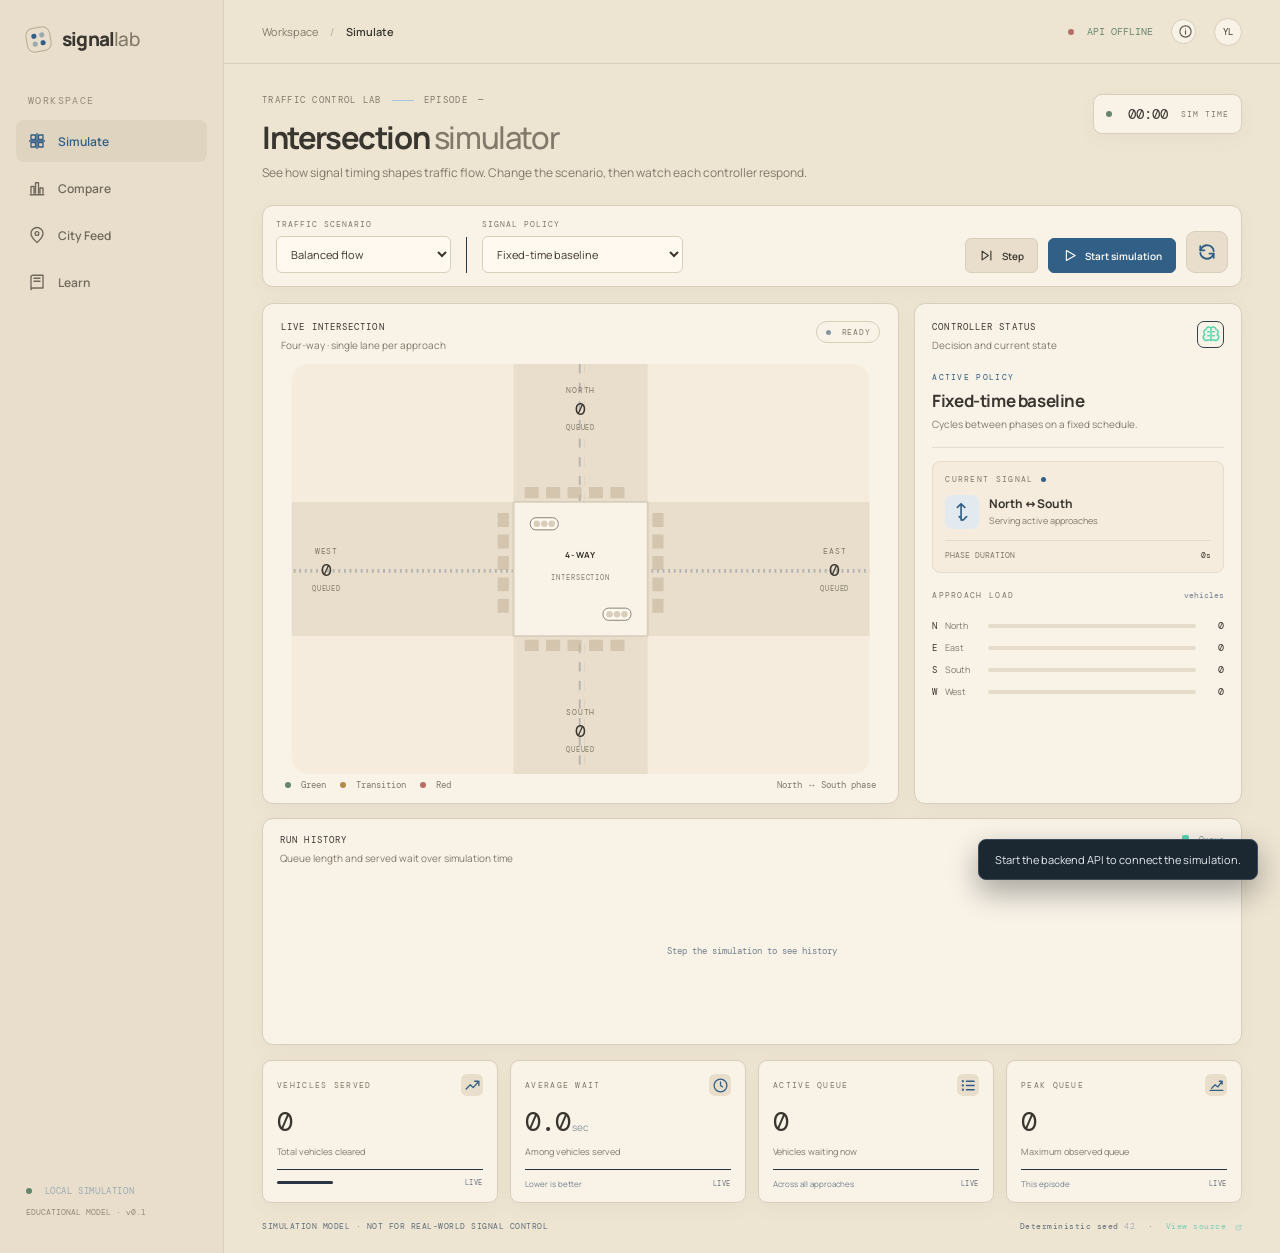
==== frontend/index.html @ 9008927f "ui: clarify reset button icon" ====
<!doctype html>
<html lang="en">
<head>
  <meta charset="UTF-8" />
  <meta name="viewport" content="width=device-width, initial-scale=1" />
  <meta name="theme-color" content="#EDE4D2" />
  <title>Signal Lab — Smart Traffic AI</title>
  <link rel="preconnect" href="https://fonts.googleapis.com">
  <link rel="preconnect" href="https://fonts.gstatic.com" crossorigin>
  <link href="https://fonts.googleapis.com/css2?family=DM+Mono:wght@400;500&family=Manrope:wght@400;500;600;700;800&display=swap" rel="stylesheet">
  <link rel="stylesheet" href="./styles.css" />
</head>
<body>
  <svg class="icon-sprite" xmlns="http://www.w3.org/2000/svg" aria-hidden="true" focusable="false">
    <symbol id="i-intersection" viewBox="0 0 24 24"><path d="M4 4h6v6H4zM14 4h6v6h-6zM4 14h6v6H4zM14 14h6v6h-6z"/><path d="M12 2v20M2 12h20"/></symbol>
    <symbol id="i-chart-bars" viewBox="0 0 24 24"><path d="M4 19V10h4v9M10 19V5h4v14M16 19v-7h4v7M3 21h18"/></symbol>
    <symbol id="i-location" viewBox="0 0 24 24"><path d="M20 10c0 5-8 12-8 12S4 15 4 10a8 8 0 1 1 16 0Z"/><circle cx="12" cy="10" r="2.5"/></symbol>
    <symbol id="i-book" viewBox="0 0 24 24"><path d="M4 5.5A2.5 2.5 0 0 1 6.5 3H20v17H6.5A2.5 2.5 0 0 0 4 22zM4 5.5v16.5M8 7h8M8 11h8"/></symbol>
    <symbol id="i-step-forward" viewBox="0 0 24 24"><path d="m5 5 10 7-10 7zM19 5v14"/></symbol>
    <symbol id="i-play" viewBox="0 0 24 24"><path d="m7 4 14 8-14 8z"/></symbol>
    <symbol id="i-pause" viewBox="0 0 24 24"><path d="M7 5h4v14H7zM15 5h4v14h-4z"/></symbol>
    <symbol id="i-refresh" viewBox="0 0 24 24"><path d="M20 11a8 8 0 0 0-14.9-3L4 10"/><path d="M4 5v5h5M4 13a8 8 0 0 0 14.9 3L20 14"/><path d="M20 19v-5h-5"/></symbol>
    <symbol id="i-info" viewBox="0 0 24 24"><circle cx="12" cy="12" r="9"/><path d="M12 11v5M12 8h.01"/></symbol>
    <symbol id="i-trending" viewBox="0 0 24 24"><path d="M3 17 9 11l4 4 8-9M15 6h6v6"/></symbol>
    <symbol id="i-clock" viewBox="0 0 24 24"><circle cx="12" cy="12" r="9"/><path d="M12 7v5l3 2"/></symbol>
    <symbol id="i-list" viewBox="0 0 24 24"><path d="M9 6h11M9 12h11M9 18h11"/><circle cx="4" cy="6" r=".7"/><circle cx="4" cy="12" r=".7"/><circle cx="4" cy="18" r=".7"/></symbol>
    <symbol id="i-chart-line" viewBox="0 0 24 24"><path d="M3 19h18M5 16l5-5 4 3 6-8M16 6h4v4"/></symbol>
    <symbol id="i-brain" viewBox="0 0 24 24"><path d="M12 4a3 3 0 0 0-5.7 1.2 3.5 3.5 0 0 0-1.5 6.3A3.5 3.5 0 0 0 8 18h4zM12 4a3 3 0 0 1 5.7 1.2 3.5 3.5 0 0 1 1.5 6.3A3.5 3.5 0 0 1 16 18h-4M8 8h2M14 8h2M8 13h2M14 13h2M12 4v15"/></symbol>
    <symbol id="i-arrows" viewBox="0 0 24 24"><path d="M4 8h15l-3-3M20 16H5l3 3"/></symbol>
    <symbol id="i-records" viewBox="0 0 24 24"><path d="M4 4h16v5H4zM4 11h16v5H4zM4 18h16v2H4z"/></symbol>
    <symbol id="i-warning" viewBox="0 0 24 24"><path d="M12 3 22 20H2z"/><path d="M12 9v5M12 17h.01"/></symbol>
    <symbol id="i-check" viewBox="0 0 24 24"><path d="m5 12 4 4L19 6"/></symbol>
    <symbol id="i-signal" viewBox="0 0 24 24"><rect x="7" y="3" width="10" height="18" rx="3"/><circle cx="12" cy="7" r="1.2"/><circle cx="12" cy="12" r="1.2"/><circle cx="12" cy="17" r="1.2"/></symbol>
    <symbol id="i-up-down" viewBox="0 0 24 24"><path d="m7 7 4-4 4 4M11 3v18M17 17l-4 4-4-4"/></symbol>
    <symbol id="i-left-right" viewBox="0 0 24 24"><path d="m7 7-4 4 4 4M3 11h18M17 17l4-4-4-4"/></symbol>
    <symbol id="i-external" viewBox="0 0 24 24"><path d="M14 4h6v6M20 4l-9 9"/><path d="M18 13v6a1 1 0 0 1-1 1H5a1 1 0 0 1-1-1V7a1 1 0 0 1 1-1h6"/></symbol>
  </svg>
  <div class="app-shell">
    <aside class="sidebar">
      <a class="brand" href="#" aria-label="Signal Lab home"><span class="brand-mark"><i></i><i></i><i></i><i></i></span><span>signal<span class="brand-light">lab</span></span></a>
      <div class="workspace-label">WORKSPACE</div>
      <nav aria-label="Main navigation">
        <button class="nav-item active" data-page="simulate"><span class="nav-icon"><svg class="ui-icon"><use href="#i-intersection"></use></svg></span>Simulate</button>
        <button class="nav-item" data-page="compare"><span class="nav-icon"><svg class="ui-icon"><use href="#i-chart-bars"></use></svg></span>Compare</button>
        <button class="nav-item" data-page="city-feed"><span class="nav-icon"><svg class="ui-icon"><use href="#i-location"></use></svg></span>City Feed</button>
        <button class="nav-item" data-page="learn"><span class="nav-icon"><svg class="ui-icon"><use href="#i-book"></use></svg></span>Learn</button>
      </nav>
      <div class="sidebar-bottom"><div class="live-indicator"><span></span> LOCAL SIMULATION</div><div class="version">EDUCATIONAL MODEL · v0.1</div></div>
    </aside>

    <main class="main-content">
      <header class="topbar"><div class="breadcrumb">Workspace <span>/</span> <strong id="page-title">Simulate</strong></div><div class="topbar-right"><span class="api-status" id="api-status"><i></i> Connecting</span><button class="icon-button" aria-label="Help" title="About this simulator"><svg class="ui-icon"><use href="#i-info"></use></svg></button><div class="avatar">YL</div></div></header>

      <section class="page" id="simulate-page">
        <div class="page-heading"><div><div class="eyebrow">TRAFFIC CONTROL LAB <span class="eyebrow-line"></span> EPISODE <b id="episode-number">—</b></div><h1>Intersection <span>simulator</span></h1><p class="subtitle">See how signal timing shapes traffic flow. Change the scenario, then watch each controller respond.</p></div><div class="run-clock"><span class="clock-dot"></span><span id="sim-time">00:00</span><small>SIM TIME</small></div></div>

        <section class="control-bar" aria-label="Simulation controls"><div class="control-group"><label for="scenario">TRAFFIC SCENARIO</label><select id="scenario"><option value="balanced">Balanced flow</option><option value="rush_hour">Rush hour</option><option value="north_surge">Northbound surge</option></select></div><div class="control-divider"></div><div class="control-group"><label for="controller">SIGNAL POLICY</label><select id="controller"><option value="fixed_time">Fixed-time baseline</option><option value="q_learning">Hold/switch Q-learning</option><option value="duration_q_learning">Green-duration Q-learning</option></select></div><div class="control-spacer"></div><button id="step-button" class="button secondary"><svg class="ui-icon"><use href="#i-step-forward"></use></svg> Step</button><button id="run-button" class="button primary"><svg class="ui-icon"><use href="#i-play"></use></svg><span>Start simulation</span></button><button id="reset-button" class="button ghost" aria-label="Reset simulation" title="Reset"><svg class="ui-icon"><use href="#i-refresh"></use></svg></button></section>

        <div class="dashboard-grid">
          <section class="card intersection-card"><div class="card-header"><div><div class="card-title">LIVE INTERSECTION</div><div class="card-caption">Four-way · single lane per approach</div></div><div class="simulation-badge" id="run-state"><i></i> READY</div></div>
            <div class="intersection-wrap"><div class="approach-label north-label"><span>NORTH</span><b id="queue-north">0</b><small>QUEUED</small></div><div class="approach-label east-label"><span>EAST</span><b id="queue-east">0</b><small>QUEUED</small></div><div class="approach-label south-label"><span>SOUTH</span><b id="queue-south">0</b><small>QUEUED</small></div><div class="approach-label west-label"><span>WEST</span><b id="queue-west">0</b><small>QUEUED</small></div>
              <svg class="intersection" viewBox="0 0 620 440" role="img" aria-label="Animated four-way intersection with current traffic signals"><defs><pattern id="road-dash" width="6" height="20" patternUnits="userSpaceOnUse"><rect width="2" height="10" x="2" y="0" fill="#87909b" opacity=".55"/></pattern></defs><rect x="0" y="0" width="620" height="440" fill="#F5ECDD" rx="18"/><path d="M238 0h144v440H238zM0 148h620v144H0z" fill="#E8DECB"/><path d="M306 0h8v148h-8zM306 292h8v148h-8zM0 216h238v8H0zM382 216h238v8H382z" fill="url(#road-dash)"/><path d="M238 148h144v144H238z" fill="#F8F2E7"/><path d="M238 148h144M238 292h144M238 148v144M382 148v144" stroke="#D8CEBB" stroke-width="2"/><g class="crosswalk"><path d="M221 160h12v15h-12zm0 23h12v15h-12zm0 23h12v15h-12zm0 23h12v15h-12zm0 23h12v15h-12zM387 160h12v15h-12zm0 23h12v15h-12zm0 23h12v15h-12zm0 23h12v15h-12zm0 23h12v15h-12zM250 132h15v12h-15zm23 0h15v12h-15zm23 0h15v12h-15zm23 0h15v12h-15zm23 0h15v12h-15zm-92 164h15v12h-15zm23 0h15v12h-15zm23 0h15v12h-15zm23 0h15v12h-15zm23 0h15v12h-15z" fill="#C8B99F" opacity=".65"/></g>
                <g class="signals" id="signal-ns"><rect x="256" y="165" width="30" height="13" rx="6"/><circle cx="263" cy="171.5" r="3.5" class="lamp red"/><circle cx="271" cy="171.5" r="3.5" class="lamp amber"/><circle cx="279" cy="171.5" r="3.5" class="lamp green"/></g><g class="signals" id="signal-ew"><rect x="334" y="262" width="30" height="13" rx="6"/><circle cx="341" cy="268.5" r="3.5" class="lamp red"/><circle cx="349" cy="268.5" r="3.5" class="lamp amber"/><circle cx="357" cy="268.5" r="3.5" class="lamp green"/></g>
                <g id="cars-north"></g><g id="cars-east"></g><g id="cars-south"></g><g id="cars-west"></g><text x="310" y="208" text-anchor="middle" class="center-label">4-WAY</text><text x="310" y="232" text-anchor="middle" class="center-sub">INTERSECTION</text></svg>
            </div><div class="intersection-footer"><span><i class="legend-dot green"></i> Green <i class="legend-dot amber"></i> Transition <i class="legend-dot red"></i> Red</span><span id="phase-label">North ↔ South phase</span></div>
          </section>

          <section class="card agent-card"><div class="card-header"><div><div class="card-title">CONTROLLER STATUS</div><div class="card-caption">Decision and current state</div></div><div class="brain-icon"><svg class="ui-icon"><use href="#i-brain"></use></svg></div></div><div class="active-policy"><div class="policy-tag">ACTIVE POLICY</div><h2 id="policy-name">Fixed-time baseline</h2><div class="policy-desc" id="policy-desc">Cycles between phases on a fixed schedule.</div></div><div class="decision-box"><div class="decision-top"><span class="decision-label">CURRENT SIGNAL</span><span class="decision-pulse"></span></div><div class="decision-main"><div class="phase-arrows" id="phase-arrows"><svg class="ui-icon"><use href="#i-up-down"></use></svg></div><div><strong id="decision-phase">North ↔ South</strong><small id="decision-note">Serving active approaches</small></div></div><div class="decision-meta"><span>PHASE DURATION</span><b id="phase-duration">0s</b></div></div><div class="queue-list"><div class="queue-list-heading">APPROACH LOAD <span>vehicles</span></div><div class="queue-row"><span>N <i>North</i></span><div class="queue-track"><b id="bar-north"></b></div><strong id="load-north">0</strong></div><div class="queue-row"><span>E <i>East</i></span><div class="queue-track"><b id="bar-east"></b></div><strong id="load-east">0</strong></div><div class="queue-row"><span>S <i>South</i></span><div class="queue-track"><b id="bar-south"></b></div><strong id="load-south">0</strong></div><div class="queue-row"><span>W <i>West</i></span><div class="queue-track"><b id="bar-west"></b></div><strong id="load-west">0</strong></div></div></section>
        </div>
        <section class="card history-card"><div class="card-header"><div><div class="card-title">RUN HISTORY</div><div class="card-caption">Queue length and served wait over simulation time</div></div><span class="chart-legend"><i></i> Queue</span></div><svg id="history-chart" viewBox="0 0 800 170" role="img" aria-label="Simulation queue history chart"><text x="400" y="90" text-anchor="middle">Step the simulation to see history</text></svg></section>
        <section class="metrics-grid"><article class="metric-card"><div class="metric-top"><span>VEHICLES SERVED</span><span class="metric-symbol teal"><svg class="ui-icon"><use href="#i-trending"></use></svg></span></div><strong id="served-metric">0</strong><small>Total vehicles cleared</small><div class="metric-foot"><span class="metric-track"><i id="served-progress"></i></span><span>LIVE</span></div></article><article class="metric-card"><div class="metric-top"><span>AVERAGE WAIT</span><span class="metric-symbol amber"><svg class="ui-icon"><use href="#i-clock"></use></svg></span></div><strong><span id="wait-metric">0.0</span><em> sec</em></strong><small>Among vehicles served</small><div class="metric-foot"><span class="metric-hint">Lower is better</span><span>LIVE</span></div></article><article class="metric-card"><div class="metric-top"><span>ACTIVE QUEUE</span><span class="metric-symbol blue"><svg class="ui-icon"><use href="#i-list"></use></svg></span></div><strong id="queue-metric">0</strong><small>Vehicles waiting now</small><div class="metric-foot"><span class="metric-hint">Across all approaches</span><span>LIVE</span></div></article><article class="metric-card"><div class="metric-top"><span>PEAK QUEUE</span><span class="metric-symbol coral"><svg class="ui-icon"><use href="#i-chart-line"></use></svg></span></div><strong id="peak-metric">0</strong><small>Maximum observed queue</small><div class="metric-foot"><span class="metric-hint">This episode</span><span>LIVE</span></div></article></section>
        <footer class="page-foot"><span>SIMULATION MODEL · NOT FOR REAL-WORLD SIGNAL CONTROL</span><span>Deterministic seed <b id="seed-label">42</b> <span class="foot-sep">·</span> <a href="https://github.com/yashpal-2004/Smart-Traffic-AI" target="_blank" rel="noreferrer">View source <svg class="ui-icon link-icon" aria-hidden="true"><use href="#i-external"></use></svg></a></span></footer>
      </section>

      <section class="page secondary-page hidden" id="compare-page"><div class="page-heading"><div><div class="eyebrow">EVALUATION LAB</div><h1>Controller <span>comparison</span></h1><p class="subtitle">Compare fixed-time, hold/switch Q-learning, and green-duration Q-learning on matched traffic seeds.</p></div></div><div class="compare-actions"><fieldset class="scenario-field"><legend>Scenarios</legend><details class="scenario-picker" id="scenario-picker"><summary id="scenario-picker-summary"><span class="scenario-summary-main"><span class="scenario-summary-icon"><svg class="ui-icon"><use href="#i-signal"></use></svg></span><span id="scenario-picker-label">All 3 scenarios</span></span><span class="scenario-summary-count" id="scenario-picker-count">3 selected</span><span class="scenario-chevron" aria-hidden="true"></span></summary><div class="scenario-menu" id="scenario-menu"><div class="scenario-menu-heading"><strong>Traffic scenarios</strong><span>Choose one or more</span></div><label class="scenario-option is-selected"><input class="scenario-checkbox" type="checkbox" value="balanced" checked><span class="scenario-checkmark" aria-hidden="true"><svg class="ui-icon"><use href="#i-check"></use></svg></span><span class="scenario-option-copy"><strong>Balanced flow</strong><small>Similar demand on every approach</small></span></label><label class="scenario-option is-selected"><input class="scenario-checkbox" type="checkbox" value="rush_hour" checked><span class="scenario-checkmark" aria-hidden="true"><svg class="ui-icon"><use href="#i-check"></use></svg></span><span class="scenario-option-copy"><strong>Rush hour</strong><small>Higher demand across the intersection</small></span></label><label class="scenario-option is-selected"><input class="scenario-checkbox" type="checkbox" value="north_surge" checked><span class="scenario-checkmark" aria-hidden="true"><svg class="ui-icon"><use href="#i-check"></use></svg></span><span class="scenario-option-copy"><strong>Northbound surge</strong><small>Uneven demand with a north approach peak</small></span></label><button type="button" class="scenario-reset" id="reset-scenarios">Select all scenarios</button></div></details></fieldset><label>Steps per episode<input id="compare-steps" type="number" min="50" max="10000" value="500"></label><label>Matched seeds<input id="evaluation-seeds" type="number" min="1" max="30" value="5"></label><label>Training episodes<input id="train-episodes" type="number" min="1" max="5000" value="500"></label><label>Steps / episode<input id="train-steps" type="number" min="50" max="5000" value="500"></label><button id="train-button" class="button secondary">Train both agents</button><button id="compare-button" class="button primary">Run evaluation</button></div><div class="model-status" id="model-status">Checking model…</div><div id="training-progress" class="card training-progress hidden"><div class="progress-heading"><strong id="training-status">Training policy…</strong><span id="training-count">0 / 0 episodes</span></div><div class="progress-track"><i id="training-bar"></i></div></div><div id="compare-results" class="card compare-results"><div class="empty-state"><div class="empty-icon"><svg class="ui-icon"><use href="#i-arrows"></use></svg></div><h2>Run a matched evaluation</h2><p>Each controller receives the same seeds for each selected demand pattern. Results include mean, median, and spread.</p></div></div><p class="compare-note">Training is performed on demand and saved locally. Results are educational and depend on simulator assumptions.</p></section>

      <section class="page secondary-page hidden" id="city-feed-page">
        <div class="page-heading"><div><div class="eyebrow">READ-ONLY FIELD DATA <span class="eyebrow-line"></span> BRISBANE, AU</div><h1>Live city <span>feed</span></h1><p class="subtitle">Explore current lane flow and detector occupancy published by Brisbane City Council signal controllers.</p></div><div class="feed-action-buttons"><button id="traffic-capture" class="button secondary">Capture snapshot</button><button id="traffic-refresh" class="button primary">Refresh feed</button></div></div>
        <div class="feed-status card" id="traffic-feed-status" role="status" aria-live="polite">Loading public traffic data…</div>
        <div class="metrics-grid feed-metrics"><article class="metric-card"><div class="metric-top"><span>SIGNAL SITES</span><span class="metric-symbol teal"><svg class="ui-icon"><use href="#i-location"></use></svg></span></div><strong id="feed-site-count">—</strong><small>Sites in latest records</small></article><article class="metric-card"><div class="metric-top"><span>LANE RECORDS</span><span class="metric-symbol blue"><svg class="ui-icon"><use href="#i-records"></use></svg></span></div><strong id="feed-record-count">—</strong><small>Records fetched this refresh</small></article><article class="metric-card"><div class="metric-top"><span>FEED AGE</span><span class="metric-symbol amber"><svg class="ui-icon"><use href="#i-clock"></use></svg></span></div><strong id="feed-age">—</strong><small id="feed-timestamp">Waiting for first response</small></article><article class="metric-card"><div class="metric-top"><span>DATA SOURCE</span><span class="metric-symbol teal"><svg class="ui-icon"><use href="#i-trending"></use></svg></span></div><strong class="feed-source-value">BCC</strong><small>CC BY 4.0 public data</small></article></div>
        <section class="card history-collection-card"><div class="card-header"><div><div class="card-title">BUILD A LOCAL TIME SERIES</div><div class="card-caption">Capture unique source timestamps; the local SQLite history survives API restarts</div></div><span id="history-observation-count" class="feed-row-count">0 observations</span></div><div class="history-controls"><label for="forecast-site">Signal site<select id="forecast-site"><option value="">Capture a snapshot to discover sites</option></select><small class="site-picker-help">Forecast-ready sites have 24+ observations. Other sites are listed so you can collect their history.</small></label><button id="forecast-button" class="button secondary">Train & evaluate forecast</button></div><p class="feed-status history-status" id="history-status" role="status" aria-live="polite">Only sites with at least 24 unique observations can be evaluated. Choose another site to collect its data and build a forecast later.</p></section>
        <section class="forecast-section hidden" id="forecast-section"><div class="metrics-grid forecast-metrics"><article class="metric-card"><div class="metric-top"><span>VALIDATION OBSERVATIONS</span><span class="metric-symbol blue"><svg class="ui-icon"><use href="#i-records"></use></svg></span></div><strong id="forecast-sample-count">—</strong><small>Chronological holdout</small></article><article class="metric-card"><div class="metric-top"><span>BASELINE MAE</span><span class="metric-symbol amber"><svg class="ui-icon"><use href="#i-clock"></use></svg></span></div><strong id="forecast-naive-mae">—</strong><small>Persistence forecast</small></article><article class="metric-card"><div class="metric-top"><span>MODEL MAE</span><span class="metric-symbol teal"><svg class="ui-icon"><use href="#i-brain"></use></svg></span></div><strong id="forecast-model-mae">—</strong><small>Ridge regression</small></article><article class="metric-card"><div class="metric-top"><span>NEXT CYCLE</span><span class="metric-symbol coral">↗</span></div><strong id="forecast-next-value">—</strong><small id="forecast-next-time">Estimated count / cycle</small></article></div><section class="card forecast-chart-card"><div class="card-header"><div><div class="card-title">WALK-FORWARD VALIDATION</div><div class="card-caption">Actual vs persistence baseline vs ridge model · vehicles per controller cycle</div></div><span id="forecast-validation-window" class="feed-row-count"></span></div><svg id="forecast-chart" viewBox="0 0 900 260" role="img" aria-label="Observed and forecast traffic volumes over the chronological validation period"></svg><div class="forecast-legend"><span><i class="actual"></i>Actual</span><span><i class="naive"></i>Persistence</span><span><i class="model"></i>Ridge model</span></div><p class="compare-note" id="forecast-method-note"></p></section></section>
        <section class="card feed-table-card"><div class="card-header"><div><div class="card-title">LATEST SIGNAL CONTROLLER RECORDS</div><div class="card-caption">Flow is measured vehicles per controller cycle, grouped by site</div></div><span id="feed-row-count" class="feed-row-count">0 sites</span></div><div class="delta-table-wrap"><table class="delta-table feed-table"><caption class="sr-only">Latest lane volume and detector occupancy summarized by Brisbane signal controller</caption><thead><tr><th scope="col">Controller site</th><th scope="col">Recorded</th><th scope="col">Lane rows</th><th scope="col">Vehicles / cycle</th><th scope="col">Detector occupancy</th></tr></thead><tbody id="traffic-feed-rows"><tr><td colspan="5">No feed data loaded yet.</td></tr></tbody></table></div></section>
        <div class="card limitation-card"><div class="metric-symbol amber"><svg class="ui-icon"><use href="#i-warning"></use></svg></div><div><strong>Interpretation and safety</strong><p>This feed is for observation and analytics only. Lane identifiers are not mapped to compass directions, and the project does not connect to or control live traffic signals. Measurements describe Brisbane Council operated intersections only.</p><p>Source: <a href="https://data.brisbane.qld.gov.au/explore/dataset/traffic-data-at-intersection/" target="_blank" rel="noreferrer">Brisbane City Council Traffic Management — Intersection volume <svg class="ui-icon link-icon" aria-hidden="true"><use href="#i-external"></use></svg></a> · CC BY 4.0.</p></div></div>
      </section>

      <section class="page secondary-page hidden" id="learn-page"><div class="page-heading"><div><div class="eyebrow">FIELD GUIDE</div><h1>How the <span>agent learns</span></h1><p class="subtitle">A transparent view of the simulation mechanics and the limits of this model.</p></div></div><div class="learn-grid"><article class="card learn-card"><div class="learn-number">01 / ENVIRONMENT</div><h2>A small, reproducible world</h2><p>Four approaches feed one intersection. At each one-second step, vehicles arrive according to the selected scenario. A green phase can serve one vehicle per second from each of its two opposing approaches.</p></article><article class="card learn-card"><div class="learn-number">02 / STATE</div><h2>What the agent observes</h2><p>The Q-learning agent sees queue-length buckets for north, east, south, and west, the active phase, and a bucket for how long that phase has been green.</p></article><article class="card learn-card"><div class="learn-number">03 / ACTIONS</div><h2>Hold, switch, or choose a green duration</h2><p>The hold/switch agent chooses between staying green and requesting a change. The duration agent chooses a target green of 10, 15, 20, 25, or 30 seconds, then learns from the accumulated return over that whole interval. A minimum green time and amber transition constrain the signal safely within this simplified model.</p></article><article class="card learn-card"><div class="learn-number">04 / REWARD</div><h2>Reward lower delay</h2><p>The hold/switch learner gets a small throughput bonus and a queue-length penalty each second. The duration learner accumulates queue penalties across a full green interval and discounts the next decision by interval length. These are experimental reward choices; the duration policy has improved on hold/switch in our current benchmark, but it still trails fixed-time.</p></article></div><div class="card limitation-card"><div class="metric-symbol amber"><svg class="ui-icon"><use href="#i-warning"></use></svg></div><div><strong>Model limitations</strong><p>This is a toy single-lane model with Bernoulli arrivals and simplified movement. Its results do not represent real roads, pedestrians, turning traffic, safety requirements, or deployed signal systems.</p></div></div></section>
    </main>
  </div>
  <div class="toast" id="toast" role="status" aria-live="polite"></div>
  <script src="./app.js"></script>
</body>
</html>
---- frontend/styles.css ----
:root{color-scheme:dark;--bg:#0b1018;--panel:#111923;--panel2:#151f2a;--line:#283441;--muted:#82909e;--text:#e9eef3;--teal:#48d6b1;--amber:#f0b55a;--blue:#70a9ff;--coral:#f07878;font-family:Manrope,system-ui,sans-serif}*{box-sizing:border-box}body{margin:0;background:var(--bg);color:var(--text);font-size:13px}.app-shell{display:flex;min-height:100vh}.sidebar{width:224px;flex:none;background:#0e151e;border-right:1px solid #202a35;padding:26px 16px;display:flex;flex-direction:column}.brand{display:flex;align-items:center;gap:11px;padding:0 10px;color:#f3f7fa;text-decoration:none;font-size:19px;font-weight:800;letter-spacing:-.8px}.brand-light{font-weight:500;color:#9eabb8}.brand-mark{width:25px;height:25px;border:1px solid #40504f;border-radius:8px;display:grid;grid-template-columns:1fr 1fr;gap:3px;padding:5px;transform:rotate(-10deg)}.brand-mark i{border-radius:2px;background:var(--teal)}.brand-mark i:nth-child(2),.brand-mark i:nth-child(3){opacity:.42}.workspace-label{font:10px 'DM Mono',monospace;letter-spacing:1.4px;color:#667481;padding:42px 12px 13px}.sidebar nav{display:grid;gap:5px}.nav-item{border:0;background:transparent;color:#99a6b2;text-align:left;padding:12px;border-radius:8px;font:600 12px Manrope;display:flex;align-items:center;gap:12px;cursor:pointer}.nav-item:hover{background:#17212b;color:#e7eef3}.nav-item.active{background:#172a2b;color:#71e1c4}.nav-icon{font-size:15px;width:18px;text-align:center}.sidebar-bottom{margin-top:auto;padding:10px}.live-indicator{font:9px 'DM Mono',monospace;color:#9cabb6;letter-spacing:.6px}.live-indicator span,.api-status i,.clock-dot,.simulation-badge i{display:inline-block;width:6px;height:6px;border-radius:50%;background:var(--teal);margin-right:7px;box-shadow:0 0 9px #48d6b166}.version{font:8px 'DM Mono',monospace;color:#5d6a77;margin-top:10px}.main-content{min-width:0;flex:1}.topbar{height:64px;border-bottom:1px solid #202a35;display:flex;align-items:center;justify-content:space-between;padding:0 38px;color:#778491;font-size:11px}.breadcrumb span{padding:0 10px;color:#3f4a56}.breadcrumb strong{color:#d7e0e7;font-weight:600}.topbar-right{display:flex;align-items:center;gap:18px}.api-status{font:10px 'DM Mono',monospace;color:#91a09d}.api-status.offline i{background:var(--coral);box-shadow:none}.icon-button{background:#151e28;border:1px solid #2a3642;color:#9ba8b3;width:25px;height:25px;border-radius:50%;cursor:pointer}.avatar{background:#28343f;border:1px solid #40505c;width:28px;height:28px;border-radius:50%;display:grid;place-items:center;font:9px 'DM Mono';color:#c9d2d9}.page{max-width:1500px;margin:0 auto;padding:30px 38px 22px}.page-heading{display:flex;align-items:flex-start;justify-content:space-between;margin-bottom:23px}.eyebrow,.card-title,.control-group label,.metric-top,.policy-tag,.decision-label,.queue-list-heading,.learn-number{font:9px 'DM Mono',monospace;letter-spacing:1.3px;color:#81909d}.eyebrow{display:flex;align-items:center;gap:10px;color:#69d8bb}.eyebrow-line{width:22px;height:1px;background:#335e58}.eyebrow b{color:#bac5ce;font-weight:400}h1{font-size:31px;letter-spacing:-1.4px;margin:10px 0 5px;font-weight:700}h1 span{color:#90a0ad;font-weight:500}.subtitle{font-size:12px;color:#8997a4;margin:0;line-height:1.6}.run-clock{display:flex;align-items:center;gap:9px;font:14px 'DM Mono',monospace;padding:10px 12px;border:1px solid #26323e;border-radius:9px;color:#e2e9ed}.run-clock small{font:8px 'DM Mono';letter-spacing:1px;color:#697886;margin-left:4px}.control-bar{display:flex;align-items:end;gap:10px;background:#121b25;border:1px solid #26323e;border-radius:11px;padding:13px;margin-bottom:16px}.control-group{display:grid;gap:7px;min-width:175px}.control-group label{font-size:8px;letter-spacing:1px}.control-group select,.compare-actions select,.compare-actions input{background:#18232e;border:1px solid #2c3946;color:#e0e7ed;border-radius:6px;padding:9px 30px 9px 10px;font:11px Manrope;outline:none}.control-group select:focus,.compare-actions select:focus,.compare-actions input:focus{border-color:#4da891}.control-divider{height:36px;border-left:1px solid #2b3743;margin:0 5px}.control-spacer{flex:1}.button{height:35px;border-radius:6px;padding:0 13px;font:600 10px Manrope;cursor:pointer;display:flex;align-items:center;gap:8px;white-space:nowrap;transition:.15s}.button.primary{background:#49d4b0;border:1px solid #49d4b0;color:#08231d}.button.primary:hover{background:#6be0c3}.button.secondary{background:#18242d;border:1px solid #35424e;color:#dce4e9}.button.secondary:hover,.button.ghost:hover{background:#222f3b}.button.ghost{width:35px;justify-content:center;padding:0;background:transparent;border:1px solid #2b3743;color:#a8b4bd;font-size:17px}.button:disabled{opacity:.55;cursor:not-allowed}.play-icon{font-size:9px}.dashboard-grid{display:grid;grid-template-columns:minmax(0,1.75fr) minmax(280px,.9fr);gap:15px}.card{background:var(--panel);border:1px solid #26323e;border-radius:11px}.intersection-card{padding:17px 18px 12px}.card-header{display:flex;justify-content:space-between;align-items:flex-start}.card-title{color:#c7d1d9;letter-spacing:1.1px}.card-caption{font-size:10px;color:#71808d;margin-top:5px}.simulation-badge{border:1px solid #35434e;border-radius:20px;padding:5px 9px;font:8px 'DM Mono';letter-spacing:.7px;color:#a6b3bd}.simulation-badge i{width:5px;height:5px;margin-right:5px;background:#8695a0;box-shadow:none}.simulation-badge.running{color:#75dfc1;border-color:#31544e}.simulation-badge.running i{background:var(--teal);box-shadow:0 0 8px #48d6b1}.intersection-wrap{position:relative;margin-top:12px}.intersection{width:100%;height:auto;display:block;max-height:410px}.center-label{fill:#9daab4;font:700 9px Manrope;letter-spacing:1px}.center-sub{fill:#657482;font:7px 'DM Mono';letter-spacing:1px}.signals rect{fill:#0b1117;stroke:#697783;stroke-width:1}.lamp{fill:#26313a}.lamp.red.on{fill:#fa7474;filter:drop-shadow(0 0 3px #fa7474)}.lamp.amber.on{fill:#f1ba5e;filter:drop-shadow(0 0 3px #f1ba5e)}.lamp.green.on{fill:#58d9b5;filter:drop-shadow(0 0 3px #58d9b5)}.car{rx:4;stroke:#e5f6f2;stroke-width:1}.approach-label{position:absolute;display:grid;text-align:center;min-width:55px}.approach-label span{font:8px 'DM Mono';letter-spacing:.9px;color:#91a0ac}.approach-label b{font:18px 'DM Mono';color:#edf3f5;margin:2px 0}.approach-label small{font:7px 'DM Mono';letter-spacing:.8px;color:#657482}.north-label{top:5%;left:50%;transform:translateX(-50%)}.south-label{bottom:5%;left:50%;transform:translateX(-50%)}.west-label{left:3%;top:50%;transform:translateY(-50%)}.east-label{right:3%;top:50%;transform:translateY(-50%)}.intersection-footer{display:flex;justify-content:space-between;font:9px 'DM Mono';color:#73818e;margin-top:5px;padding:0 4px}.legend-dot{display:inline-block;width:6px;height:6px;border-radius:50%;margin:0 5px 0 9px}.legend-dot.green{background:#58d9b5}.legend-dot.amber{background:#f1ba5e}.legend-dot.red{background:#fa7474}.intersection-footer span:first-child .legend-dot:first-child{margin-left:0}.agent-card{padding:17px;display:flex;flex-direction:column}.brain-icon{border:1px solid #34424e;border-radius:7px;width:27px;height:27px;display:grid;place-items:center;color:#55d5b2;font-size:20px}.active-policy{padding:20px 0 15px;border-bottom:1px solid #26323e}.policy-tag{font-size:8px;color:#6dd9bc}.active-policy h2{font-size:17px;margin:7px 0 5px;letter-spacing:-.4px}.policy-desc{font-size:10px;color:#81909d;line-height:1.5}.decision-box{background:#17232d;border:1px solid #2b3b45;border-radius:8px;padding:12px;margin:13px 0}.decision-top{display:flex;align-items:center;gap:8px}.decision-label{font-size:8px}.decision-pulse{width:5px;height:5px;background:var(--teal);border-radius:50%}.decision-main{display:flex;align-items:center;gap:10px;margin:11px 0}.phase-arrows{width:32px;height:32px;background:#203d3a;color:#66dbbb;border-radius:7px;display:grid;place-items:center;font-size:21px}.decision-main strong{display:block;font-size:12px}.decision-main small{display:block;color:#83919d;font-size:9px;margin-top:3px}.decision-meta{border-top:1px solid #2c3944;padding-top:9px;display:flex;justify-content:space-between;font:8px 'DM Mono';color:#778590}.decision-meta b{color:#c3cdd4;font-weight:400}.queue-list-heading{display:flex;justify-content:space-between;font-size:8px;padding:4px 0 10px}.queue-list-heading span{color:#71808d;letter-spacing:0}.queue-row{display:grid;grid-template-columns:48px 1fr 20px;gap:8px;align-items:center;margin:9px 0}.queue-row>span{font:9px 'DM Mono';color:#d4dde3}.queue-row>span i{font:9px Manrope;color:#7f8d99;margin-left:3px}.queue-row>strong{text-align:right;font:10px 'DM Mono';color:#bdc7ce}.queue-track{height:4px;border-radius:5px;background:#25313d;overflow:hidden}.queue-track b{height:100%;width:0;display:block;border-radius:5px;background:linear-gradient(90deg,#38b997,#72e0c5);transition:width .3s}.metrics-grid{display:grid;grid-template-columns:repeat(4,1fr);gap:12px;margin-top:15px}.metric-card{background:#111923;border:1px solid #26323e;border-radius:9px;padding:13px 14px}.metric-top{display:flex;justify-content:space-between;align-items:center;font-size:8px;color:#84929d}.metric-symbol{width:22px;height:22px;border-radius:6px;display:grid;place-items:center;font-size:15px}.teal{color:#59dbb8;background:#1c3734}.amber{color:#efbd69;background:#392f22}.blue{color:#80b4ff;background:#202f43}.coral{color:#f28b83;background:#392727}.metric-card>strong{font:27px 'DM Mono';display:block;margin:8px 0 2px;letter-spacing:-1px}.metric-card>strong em{font:10px Manrope;color:#8b98a4;letter-spacing:0;font-style:normal}.metric-card>small{font-size:9px;color:#768490}.metric-foot{display:flex;align-items:center;justify-content:space-between;margin-top:10px;padding-top:8px;border-top:1px solid #26323e;font:7px 'DM Mono';letter-spacing:.6px;color:#65737f}.metric-track{width:56px;height:3px;background:#293540;border-radius:4px}.metric-track i{height:100%;display:block;width:0;background:#4dd1af;border-radius:4px}.metric-hint{font:8px Manrope;letter-spacing:0;color:#71808d}.page-foot{display:flex;justify-content:space-between;margin-top:18px;font:8px 'DM Mono';color:#5f6d79;letter-spacing:.5px}.page-foot b{color:#a6b2bc;font-weight:400}.page-foot a{color:#76cfb4;text-decoration:none}.foot-sep{padding:0 7px}.hidden{display:none!important}.secondary-page{min-height:calc(100vh - 64px)}.compare-actions{display:flex;align-items:end;gap:14px;margin:22px 0 16px}.compare-actions label{display:grid;gap:6px;color:#83919d;font:9px 'DM Mono';letter-spacing:.8px}.compare-actions select[multiple]{min-width:190px;height:74px;padding:6px}.compare-actions input{width:130px}.compare-results{min-height:250px;padding:20px}.empty-state{min-height:210px;display:flex;flex-direction:column;align-items:center;justify-content:center;text-align:center}.empty-state>div{font-size:27px;color:#53d3b2;background:#1c3533;border-radius:10px;width:48px;height:48px;display:grid;place-items:center}.empty-state h2{font-size:16px;margin:13px 0 5px}.empty-state p{max-width:460px;color:#82909d;font-size:11px;line-height:1.7}.compare-note{color:#71808d;font-size:10px}.results-grid{display:grid;grid-template-columns:1fr 1fr;gap:13px}.result-column{background:#151f29;border:1px solid #2a3742;border-radius:8px;padding:14px}.result-column h3{font-size:13px;margin:0 0 12px}.result-value{display:flex;justify-content:space-between;border-top:1px solid #28343f;padding:9px 0;color:#9aa7b1;font-size:10px}.result-value b{font:11px 'DM Mono';color:#e5edf1}.learn-grid{display:grid;grid-template-columns:1fr 1fr;gap:14px;margin-top:25px}.learn-card{padding:20px}.learn-number{color:#54d2b1}.learn-card h2{font-size:17px;margin:14px 0 8px}.learn-card p,.limitation-card p{color:#93a0ac;font-size:11px;line-height:1.8;margin:0}.limitation-card{display:flex;gap:14px;align-items:flex-start;padding:17px;margin-top:15px}.limitation-card strong{font-size:12px;display:block;margin-bottom:5px}.toast{position:fixed;bottom:20px;right:22px;background:#1b2832;border:1px solid #3a4a56;color:#e3ebef;border-radius:8px;padding:12px 16px;box-shadow:0 12px 30px #0005;opacity:0;transform:translateY(8px);transition:.2s;pointer-events:none;font-size:11px}.toast.show{opacity:1;transform:translateY(0)}
@media(max-width:1080px){.sidebar{width:185px}.page{padding-left:24px;padding-right:24px}.dashboard-grid{grid-template-columns:minmax(0,1.4fr) minmax(260px,.9fr)}.control-group{min-width:145px}.intersection{max-height:370px}}
@media(max-width:800px){.sidebar{width:62px;padding:20px 7px}.brand{padding:0 8px}.brand>span:last-child,.workspace-label,.nav-item:not(.active),.nav-item.active{font-size:0}.nav-item{justify-content:center;padding:12px 5px}.nav-icon{font-size:17px}.sidebar-bottom{padding:2px}.live-indicator{font-size:0}.version{display:none}.topbar{padding:0 18px}.page{padding:22px 18px}.dashboard-grid{grid-template-columns:1fr}.agent-card{display:grid;grid-template-columns:1fr 1fr;column-gap:15px}.agent-card>.card-header{grid-column:1/-1}.queue-list{padding-top:6px}.metrics-grid{grid-template-columns:1fr 1fr}.control-bar{flex-wrap:wrap;align-items:end}.control-spacer{display:none}.control-divider{display:none}.control-group{flex:1;min-width:145px}.intersection{max-height:none}.run-clock{font-size:12px}.page-heading{gap:10px}}
@media(max-width:520px){.topbar{height:55px}.page{padding:18px 12px}.page-heading{align-items:flex-start}.page-heading h1{font-size:25px}.subtitle{max-width:330px;font-size:11px}.run-clock{display:grid;grid-template-columns:8px auto;gap:3px 5px;padding:8px;font-size:11px}.run-clock small{grid-column:2}.control-bar{padding:10px;gap:8px}.control-group{min-width:calc(50% - 5px)}.control-group select{width:100%;padding-right:5px}.button{flex:1;justify-content:center;padding:0 7px}.button.ghost{flex:none}.dashboard-grid{gap:10px}.intersection-card{padding:13px 10px}.intersection-footer{font-size:7px}.agent-card{display:flex}.metrics-grid{gap:8px}.metric-card{padding:11px 10px}.metric-card>strong{font-size:23px}.metric-top{font-size:7px}.learn-grid{grid-template-columns:1fr}.compare-actions{align-items:stretch;flex-direction:column}.compare-actions select[multiple]{height:80px}.results-grid{grid-template-columns:1fr}.page-foot{flex-direction:column;gap:8px;font-size:7px}}
@media(prefers-reduced-motion:reduce){*,*::before,*::after{scroll-behavior:auto!important;animation-duration:.01ms!important;transition-duration:.01ms!important}}
.history-card{margin-top:14px;padding:15px 17px}.chart-legend{font:8px 'DM Mono';color:#81909d}.chart-legend i{display:inline-block;width:7px;height:7px;background:#55d4b2;border-radius:2px;margin-right:5px}#history-chart{width:100%;height:150px;margin-top:10px;overflow:visible}#history-chart text{fill:#72818e;font:10px 'DM Mono'}#history-chart .grid-line{stroke:#2a3641;stroke-width:1}#history-chart .queue-area{fill:#46caa633}#history-chart .queue-line{fill:none;stroke:#58d9b5;stroke-width:2}#history-chart .wait-line{fill:none;stroke:#f0b55a;stroke-width:1.7;stroke-dasharray:4 3}
.model-status{font:9px 'DM Mono';color:#84939e;margin:0 0 12px}.comparison-bars{display:grid;grid-template-columns:repeat(3,1fr);gap:12px;margin:14px 0 4px}.comparison-bar{padding:12px;background:#141f29;border:1px solid #2a3742;border-radius:7px}.comparison-bar-label{display:flex;justify-content:space-between;color:#9aa7b1;font-size:9px;margin-bottom:9px}.bar-pair{display:grid;gap:6px}.bar-row{display:flex;align-items:center;gap:7px;font:8px 'DM Mono';color:#7f8c98}.bar-row i{height:5px;border-radius:5px;display:block;background:#55d4b2;max-width:75%}.bar-row.q i{background:#f0b55a}.export-button{margin-left:auto;border:1px solid #35424e;background:#18242d;color:#dce4e9;border-radius:6px;height:32px;padding:0 11px;font:600 9px Manrope;cursor:pointer}.results-toolbar{display:flex;align-items:center;justify-content:space-between;margin:3px 0 12px;color:#81909d;font:9px 'DM Mono'}@media(max-width:700px){.comparison-bars{grid-template-columns:1fr}}
.compare-actions label input{width:125px}.compare-actions{flex-wrap:wrap}.compare-actions .button{align-self:end}
.delta-heading{margin:20px 0 9px;font-size:12px;color:#dce4e9}.delta-table-wrap{overflow:auto;border:1px solid #2a3742;border-radius:7px}.delta-table{width:100%;border-collapse:collapse;font:9px 'DM Mono';white-space:nowrap}.delta-table th,.delta-table td{padding:9px 11px;text-align:left;border-bottom:1px solid #26323c}.delta-table th{color:#82919d;background:#141f29;font-weight:500}.delta-table td{color:#c9d2d9}.delta-table tr:last-child td{border-bottom:0}
.paired-summary{margin-top:18px}.paired-summary-grid{display:grid;grid-template-columns:repeat(auto-fit,minmax(220px,1fr));gap:10px}.paired-summary-card{padding:13px;background:#151f29;border:1px solid #2a3742;border-radius:8px}.paired-summary-card strong{font-size:11px;color:#e2e9ed}.paired-summary-card p{font:9px 'DM Mono';color:#95a3ae;line-height:1.6;margin:9px 0 0}
.scenario-summary{margin:12px 0 0;padding-top:11px;border-top:1px solid #28343f}.scenario-summary h4{font-size:10px;color:#aebbc4;margin:0 0 8px}.scenario-summary .paired-summary-card{background:#121c25}.scenario-summary .paired-summary-card p:last-child{color:#75cfb3}
.export-actions{display:flex;gap:7px;margin-left:auto}.export-actions .export-button{margin-left:0}
.report-meta{margin-left:auto;color:#70808c;font:8px 'DM Mono';white-space:nowrap}@media(max-width:900px){.results-toolbar{flex-wrap:wrap;gap:8px}.report-meta{margin-left:0}.export-actions{margin-left:auto}}
:focus-visible{outline:2px solid #8aefd1!important;outline-offset:3px;border-radius:3px}.sr-only{position:absolute;width:1px;height:1px;padding:0;margin:-1px;overflow:hidden;clip:rect(0,0,0,0);white-space:nowrap;border:0}
.feed-status{padding:13px 16px;margin:0 0 12px;color:#aab7c1;font:10px 'DM Mono';line-height:1.7}.feed-metrics{margin-bottom:14px}.feed-source-value{font:700 26px 'DM Mono'!important;color:var(--teal)!important}.feed-table-card{padding:16px}.feed-row-count{font:9px 'DM Mono';color:#80909d}.feed-table td:first-child{color:#80ddc2}.feed-table td[colspan]{color:#82909d;text-align:center;padding:22px}.feed-table-card .card-header{margin-bottom:12px}.feed-table{font-size:9px}
@media(max-width:700px){.feed-metrics{grid-template-columns:repeat(2,minmax(0,1fr))}.feed-table-card{padding:12px 9px}.feed-table th,.feed-table td{padding:8px 7px;font-size:8px}#city-feed-page .page-heading{gap:12px;align-items:flex-start}#traffic-refresh{flex:none}}
.feed-action-buttons{display:flex;gap:8px;flex:none}.history-collection-card{padding:15px 17px;margin:0 0 14px}.history-controls{display:flex;align-items:end;gap:10px;margin-top:12px}.history-controls label{display:grid;gap:6px;color:#8e9ca8;font:9px 'DM Mono';letter-spacing:.6px}.history-controls select{min-width:220px;background:#18232e;border:1px solid #2c3946;color:#e0e7ed;border-radius:6px;padding:9px 30px 9px 10px;font:11px Manrope}.history-status{margin:8px 0 0;padding:10px 0 0;line-height:1.6}.forecast-section{margin:14px 0}.forecast-metrics{margin-bottom:12px}.forecast-chart-card{padding:16px}.forecast-chart-card svg{width:100%;height:260px;margin:12px 0 4px;overflow:visible}.forecast-grid{stroke:#293641;stroke-width:1}.forecast-axis-label{fill:#85939e;font:10px 'DM Mono'}.actual-line,.naive-line,.model-line{stroke-width:2.5;stroke-linejoin:round;stroke-linecap:round;vector-effect:non-scaling-stroke}.actual-line{stroke:#dce6ed}.naive-line{stroke:#f0b55a;stroke-dasharray:6 4}.model-line{stroke:#48d6b1}.forecast-legend{display:flex;gap:16px;color:#9ba9b4;font:9px 'DM Mono';margin:6px 2px 12px}.forecast-legend span{display:flex;align-items:center;gap:6px}.forecast-legend i{display:inline-block;width:12px;height:3px;border-radius:2px;background:#dce6ed}.forecast-legend i.naive{background:#f0b55a}.forecast-legend i.model{background:#48d6b1}.forecast-chart-card .compare-note{line-height:1.6}
@media(max-width:700px){.feed-action-buttons{flex-direction:column}.history-controls{align-items:stretch;flex-direction:column}.history-controls select{width:100%}.forecast-chart-card{padding:12px 8px}.forecast-legend{gap:9px;font-size:8px}}
.compare-actions .scenario-field{position:relative;flex:1 1 270px;min-width:245px;margin:0;padding:0;border:0}.scenario-field legend{display:block;margin:0 0 7px;padding:0;color:#82909e;font:9px 'DM Mono',monospace;letter-spacing:.8px}.scenario-picker{position:relative;z-index:4}.scenario-picker summary{height:42px;display:flex;align-items:center;justify-content:space-between;gap:10px;padding:0 12px;background:#18232e;border:1px solid #344451;border-radius:8px;color:#e5edf2;list-style:none;cursor:pointer;transition:border-color .16s,background .16s,box-shadow .16s}.scenario-picker summary::-webkit-details-marker{display:none}.scenario-picker summary:hover,.scenario-picker[open] summary{border-color:#4b8d83;background:#1a2b34;box-shadow:0 0 0 3px #48d6b11a}.scenario-picker summary:focus-visible{outline:2px solid #8aefd1;outline-offset:2px}.scenario-summary-main{display:flex;align-items:center;gap:9px;font:600 11px Manrope}.scenario-summary-icon{display:grid;place-items:center;width:22px;height:22px;border-radius:6px;background:#1c3a38;color:#65ddbd;font-size:12px}.scenario-summary-count{margin-left:auto;padding:4px 7px;border-radius:999px;background:#243641;color:#a7e7d7;font:8px 'DM Mono',monospace;white-space:nowrap}.scenario-chevron{width:8px;height:8px;border-right:1.5px solid #9babb6;border-bottom:1.5px solid #9babb6;transform:rotate(45deg) translateY(-2px);transition:transform .15s}.scenario-picker[open] .scenario-chevron{transform:rotate(225deg) translate(-1px,-1px)}.scenario-menu{position:absolute;top:calc(100% + 8px);left:0;width:min(330px,calc(100vw - 32px));display:grid;gap:5px;padding:10px;background:#111b25;border:1px solid #344550;border-radius:11px;box-shadow:0 18px 48px #0009;z-index:10}.scenario-menu-heading{display:flex;align-items:center;justify-content:space-between;padding:4px 5px 8px;border-bottom:1px solid #283641}.scenario-menu-heading strong{color:#e2eaf0;font-size:10px}.scenario-menu-heading span{color:#71818d;font:8px 'DM Mono',monospace}.scenario-option{position:relative;display:flex;align-items:center;gap:10px;min-height:54px;padding:8px;border:1px solid transparent;border-radius:8px;cursor:pointer;transition:background .15s,border-color .15s}.scenario-option:hover{background:#17232d}.scenario-option.is-selected{background:#142b2b;border-color:#244841}.scenario-option:focus-within{outline:2px solid #8aefd1;outline-offset:1px}.scenario-checkbox{position:absolute;inset:0;width:100%;height:100%;opacity:0;cursor:pointer}.scenario-checkmark{position:relative;display:grid;place-items:center;flex:none;width:17px;height:17px;border:1px solid #50616c;border-radius:5px;color:transparent;font:700 10px Manrope;z-index:1;pointer-events:none}.scenario-option.is-selected .scenario-checkmark{background:#48d6b1;border-color:#48d6b1;color:#081a17}.scenario-option-copy{display:grid;gap:3px;pointer-events:none}.scenario-option-copy strong{color:#dce5ea;font-size:10px;font-weight:600}.scenario-option-copy small{color:#82919d;font-size:8px;line-height:1.3}.scenario-option.is-selected .scenario-option-copy strong{color:#a5eedc}.scenario-reset{justify-self:start;margin:4px 4px 0;padding:5px 2px;border:0;background:transparent;color:#73d9bf;font:9px Manrope;cursor:pointer}.scenario-reset:hover{text-decoration:underline}.scenario-reset:focus-visible{outline:2px solid #8aefd1;outline-offset:2px;border-radius:3px}
@media(max-width:700px){.compare-actions .scenario-field{min-width:100%;flex-basis:100%}.scenario-menu{width:100%}}
.site-picker-help{max-width:280px;color:#758590;font:8px 'DM Mono';letter-spacing:0;line-height:1.5}
.icon-sprite{position:absolute;width:0;height:0;overflow:hidden}.ui-icon{display:block;width:1em;height:1em;fill:none;stroke:currentColor;stroke-width:1.8;stroke-linecap:round;stroke-linejoin:round;flex:none}.nav-icon{display:grid;place-items:center;font-size:0}.nav-icon .ui-icon{width:18px;height:18px}.metric-symbol .ui-icon{width:17px;height:17px}.button .ui-icon{width:15px;height:15px}.icon-button{display:grid;place-items:center}.icon-button .ui-icon{width:15px;height:15px}.brain-icon .ui-icon{width:20px;height:20px}.phase-arrows .ui-icon{width:20px;height:20px}.scenario-summary-icon .ui-icon{width:14px;height:14px}.scenario-checkmark .ui-icon{width:12px;height:12px}.empty-state>div.empty-icon{font-size:0}.empty-state>div.empty-icon .ui-icon{width:26px;height:26px}.link-icon{display:inline-block;width:.9em;height:.9em;vertical-align:middle;margin-left:3px}

/* Project-wide premium warm beige theme */
:root{color-scheme:light;--bg:#EDE4D2;--panel:#F8F2E7;--panel2:#F5ECDD;--line:#D8CEBB;--muted:#82796A;--text:#39352F;--teal:#315F85;--amber:#B58A48;--blue:#648BA8;--coral:#B86D62}
body{background:var(--bg);color:var(--text)}
.sidebar{background:#E8DECB;border-color:var(--line)}
.brand{color:#39352F}.brand-light{color:#82796A}.brand-mark{border-color:#B8AA91}.brand-mark i{background:#315F85}
.workspace-label,.version{color:#958B7B}.nav-item{color:#71695D}.nav-item:hover,.nav-item.active{background:#DFD4C0;color:#315F85}
.topbar{border-color:var(--line);color:#82796A}.breadcrumb span{color:#B5AA98}.breadcrumb strong{color:#39352F}.api-status{color:#66866C}.api-status i,.live-indicator span,.clock-dot{background:#66866C;box-shadow:none}
.icon-button,.avatar{background:#F8F2E7;border-color:#D8CEBB;color:#5F594F}.avatar{color:#39352F}
.eyebrow,.policy-tag{color:#315F85}.eyebrow-line{background:#A9C4D7}h1{color:#39352F}h1 span,.subtitle,.card-caption{color:#82796A}
.run-clock,.control-bar,.card,.metric-card,.learn-card,.training-progress,.compare-results,.forecast-chart-card{background:#F8F2E7;border-color:#D8CEBB;box-shadow:0 6px 20px #76684a0b}
.run-clock{color:#39352F}.run-clock small,.eyebrow b{color:#82796A}
.control-group label,.eyebrow,.card-title,.decision-label,.queue-list-heading,.metric-top,.learn-number{color:#82796A}
.control-group select,.compare-actions select,.compare-actions input,.scenario-picker summary{background:#FFF9EF;border-color:#D8CEBB;color:#39352F}
.button.primary{background:#315F85;border-color:#315F85;color:white}.button.primary:hover{background:#274F70}.button.secondary,.button.ghost{background:#E8DECB;border-color:#D8CEBB;color:#39352F}.button.secondary:hover,.button.ghost:hover{background:#DFD4C0}
.card-title{color:#39352F}.simulation-badge{border-color:#D8CEBB;color:#82796A}.agent-card .active-policy{border-color:#E5DCCB}.policy-desc,.decision-main small,.decision-meta{color:#82796A}.decision-box{background:#F5ECDD;border-color:#E5DCCB}.phase-arrows{flex:0 0 34px;width:34px;height:34px;background:#E2EAF0;color:#315F85;font-size:0}.phase-arrows .ui-icon{width:22px;height:22px}.decision-main{min-width:0;gap:10px}.decision-main>div:last-child{min-width:0}.decision-main strong{color:#39352F;white-space:normal;line-height:1.35}.decision-main small{line-height:1.4}
.decision-meta{border-color:#E5DCCB}.decision-meta b,.queue-row>span,.queue-row>strong{color:#39352F}.queue-row>span i{color:#82796A}.queue-track{background:#E5DCCB}.queue-track b{background:#315F85}
.approach-label span,.intersection-footer,.simulation-badge,.metric-card small{color:#82796A}.approach-label b{color:#39352F}.approach-label small{color:#82796A}.center-label{fill:#39352F}.center-sub{fill:#82796A}.signals rect{fill:#FFF9EF;stroke:#82796A}.lamp{fill:#D8CEBB}.lamp.red.on{fill:#B86D62;filter:none}.lamp.amber.on{fill:#B58A48;filter:none}.lamp.green.on{fill:#66866C;filter:none}.car{stroke:#F8F2E7}.intersection-footer .legend-dot.green{background:#66866C}.intersection-footer .legend-dot.amber{background:#B58A48}.intersection-footer .legend-dot.red{background:#B86D62}
.metric-card strong,.metric-symbol{color:#39352F}.metric-symbol.teal,.metric-symbol.blue,.metric-symbol.amber,.metric-symbol.coral{background:#E8DECB;color:#315F85}.chart-grid,.chart-axis{stroke:#D8CEBB}.chart-tooltip,.scenario-menu{background:#FFF9EF;border-color:#D8CEBB;color:#39352F}.scenario-menu-heading{border-color:#E5DCCB}.scenario-menu-heading strong,.scenario-option-copy strong{color:#39352F}.scenario-menu-heading span,.scenario-option-copy small,.site-picker-help{color:#82796A}.scenario-option:hover,.scenario-option.is-selected{background:#E8DECB;border-color:#D8CEBB}.scenario-option.is-selected .scenario-option-copy strong{color:#315F85}.scenario-checkmark{border-color:#B8AA91}.scenario-option.is-selected .scenario-checkmark{background:#315F85;border-color:#315F85;color:#fff}.scenario-summary-count{background:#E2EAF0;color:#315F85}.scenario-picker summary:hover,.scenario-picker[open] summary{background:#F5ECDD;border-color:#A9C4D7;box-shadow:0 0 0 3px #315f8512}.scenario-reset{color:#315F85}.scenario-chevron{border-color:#82796A}
.empty-state h2,.learn-card h2,.limitation-card strong{color:#39352F}.empty-state p,.learn-card p,.limitation-card p,.compare-note{color:#82796A}.empty-icon{background:#E2EAF0;color:#315F85}.limitation-card{background:#F5ECDD;border-color:#D8CEBB}.api-status.offline i{background:#B86D62}.feed-table,.results-table{background:#F8F2E7;color:#39352F}.feed-table th,.results-table th{background:#E8DECB;color:#71695D}.feed-table td,.results-table td{border-color:#E5DCCB}.footer{color:#82796A}.footer a{color:#315F85}
@media(max-width:800px){.sidebar{background:#E8DECB}}
/* Reset action and intersection diagram finish */
#reset-button.button.ghost{width:42px;height:42px;min-width:42px;padding:0;display:grid;place-items:center;border-radius:9px;background:#E8DECB;border:1px solid #D8CEBB;color:#315F85}
#reset-button.button.ghost:hover{background:#DFD4C0;border-color:#C8B99F}
#reset-button.button.ghost .ui-icon{width:17px;height:17px}
.intersection>rect:first-of-type{fill:#F5ECDD}
.intersection>path:first-of-type{fill:#E8DECB}
.intersection>path:nth-of-type(3){fill:#F8F2E7}
#reset-button.button.ghost .ui-icon{width:20px;height:20px;stroke-width:2.2}
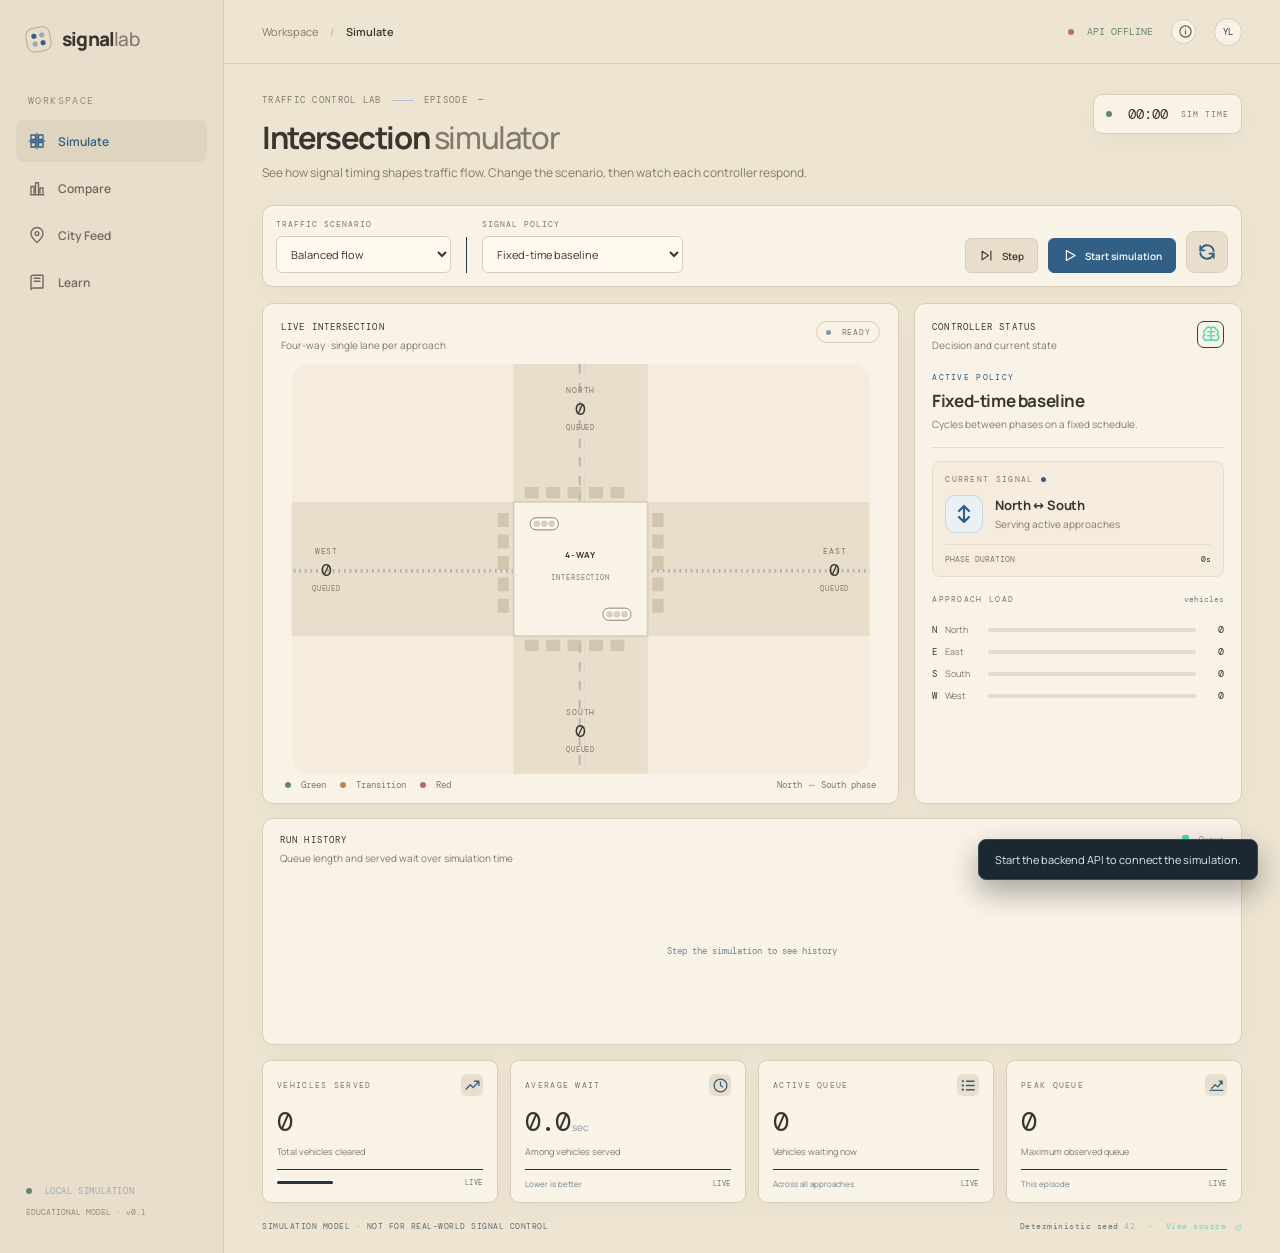
==== commit d35961d8: "ui: clarify phase direction indicator" ====
--- a/frontend/index.html
+++ b/frontend/index.html
@@ -31,8 +31,8 @@
     <symbol id="i-warning" viewBox="0 0 24 24"><path d="M12 3 22 20H2z"/><path d="M12 9v5M12 17h.01"/></symbol>
     <symbol id="i-check" viewBox="0 0 24 24"><path d="m5 12 4 4L19 6"/></symbol>
     <symbol id="i-signal" viewBox="0 0 24 24"><rect x="7" y="3" width="10" height="18" rx="3"/><circle cx="12" cy="7" r="1.2"/><circle cx="12" cy="12" r="1.2"/><circle cx="12" cy="17" r="1.2"/></symbol>
-    <symbol id="i-up-down" viewBox="0 0 24 24"><path d="m7 7 4-4 4 4M11 3v18M17 17l-4 4-4-4"/></symbol>
-    <symbol id="i-left-right" viewBox="0 0 24 24"><path d="m7 7-4 4 4 4M3 11h18M17 17l4-4-4-4"/></symbol>
+    <symbol id="i-up-down" viewBox="0 0 24 24"><path d="M12 20V4M7 9l5-5 5 5M17 15l-5 5-5-5"/></symbol>
+    <symbol id="i-left-right" viewBox="0 0 24 24"><path d="M4 12h16M9 7l-5 5 5 5M15 7l5 5-5 5"/></symbol>
     <symbol id="i-external" viewBox="0 0 24 24"><path d="M14 4h6v6M20 4l-9 9"/><path d="M18 13v6a1 1 0 0 1-1 1H5a1 1 0 0 1-1-1V7a1 1 0 0 1 1-1h6"/></symbol>
   </svg>
   <div class="app-shell">
--- a/frontend/styles.css
+++ b/frontend/styles.css
@@ -49,3 +49,10 @@
 .intersection>path:first-of-type{fill:#E8DECB}
 .intersection>path:nth-of-type(3){fill:#F8F2E7}
 #reset-button.button.ghost .ui-icon{width:20px;height:20px;stroke-width:2.2}
+/* Keep phase direction badge distinct from the signal label */
+.decision-main{align-items:center;gap:12px}
+.phase-arrows{flex:0 0 38px;width:38px;height:38px;border:1px solid #C8D9E4;border-radius:10px;background:#EAF1F5;color:#315F85}
+.phase-arrows .ui-icon{width:24px;height:24px;stroke-width:2.2}
+.decision-main>div:last-child{display:grid;gap:3px;min-width:0}
+.decision-main strong{font-size:13px;letter-spacing:-.15px}
+.decision-main small{margin-top:0;font-size:10px}
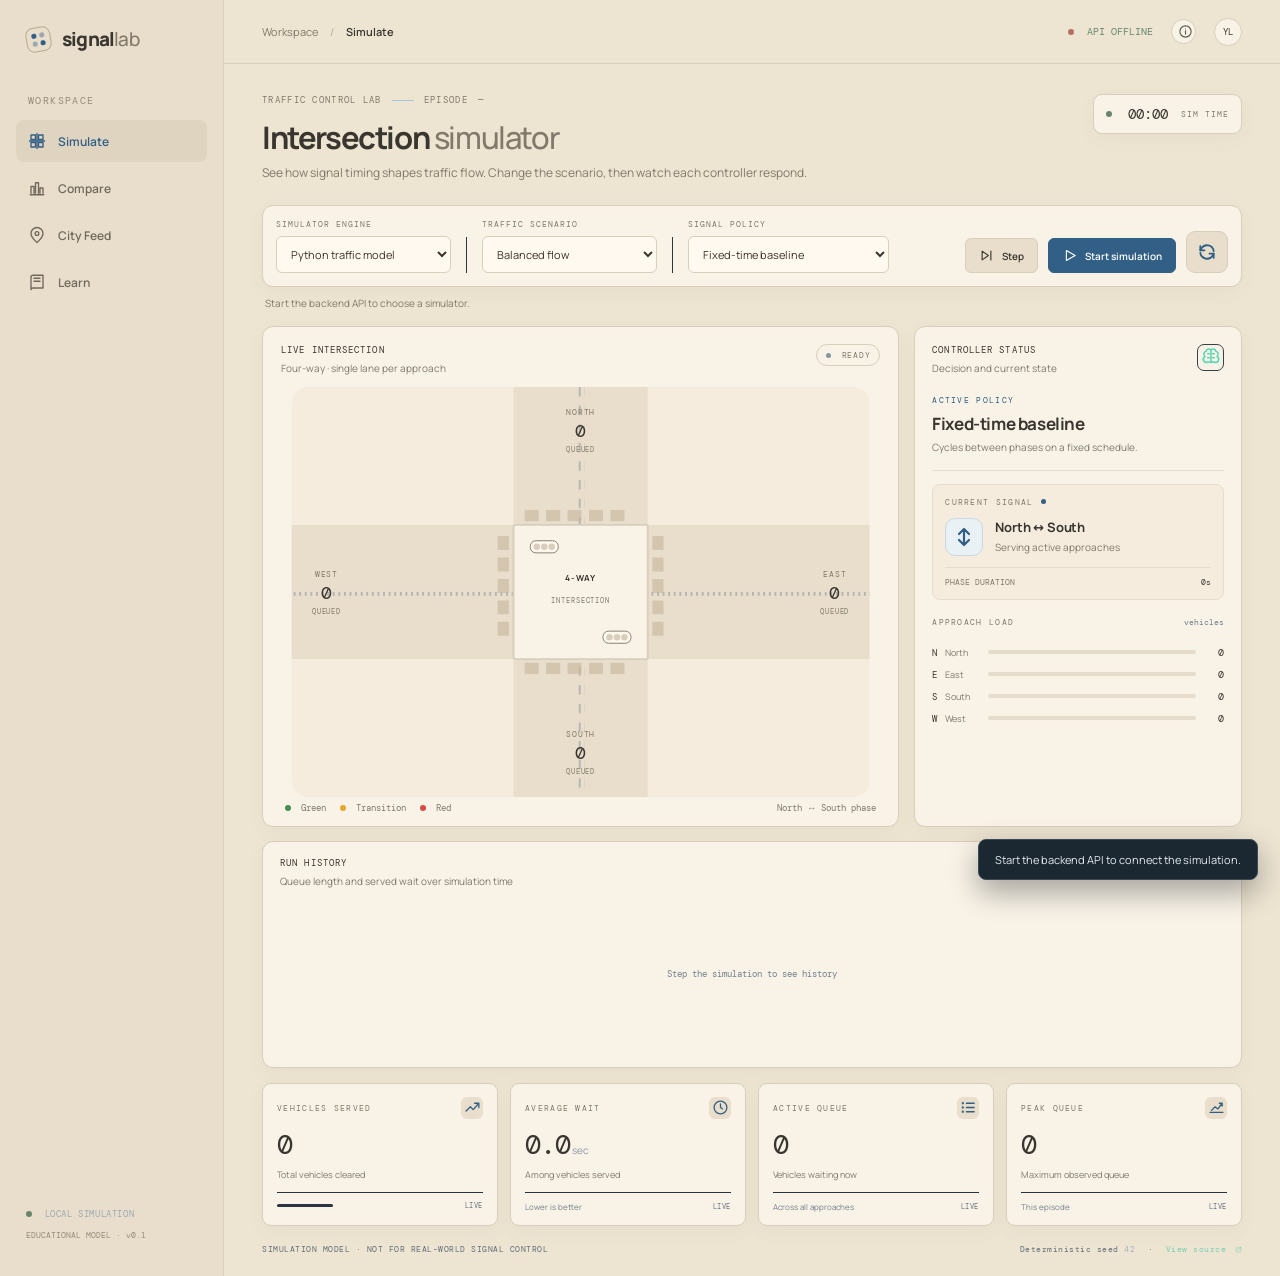
==== commit 630105ed: "feat: add SUMO as a live simulator engine" ====
--- a/frontend/index.html
+++ b/frontend/index.html
@@ -54,7 +54,7 @@
       <section class="page" id="simulate-page">
         <div class="page-heading"><div><div class="eyebrow">TRAFFIC CONTROL LAB <span class="eyebrow-line"></span> EPISODE <b id="episode-number">—</b></div><h1>Intersection <span>simulator</span></h1><p class="subtitle">See how signal timing shapes traffic flow. Change the scenario, then watch each controller respond.</p></div><div class="run-clock"><span class="clock-dot"></span><span id="sim-time">00:00</span><small>SIM TIME</small></div></div>
 
-        <section class="control-bar" aria-label="Simulation controls"><div class="control-group"><label for="scenario">TRAFFIC SCENARIO</label><select id="scenario"><option value="balanced">Balanced flow</option><option value="rush_hour">Rush hour</option><option value="north_surge">Northbound surge</option></select></div><div class="control-divider"></div><div class="control-group"><label for="controller">SIGNAL POLICY</label><select id="controller"><option value="fixed_time">Fixed-time baseline</option><option value="q_learning">Hold/switch Q-learning</option><option value="duration_q_learning">Green-duration Q-learning</option></select></div><div class="control-spacer"></div><button id="step-button" class="button secondary"><svg class="ui-icon"><use href="#i-step-forward"></use></svg> Step</button><button id="run-button" class="button primary"><svg class="ui-icon"><use href="#i-play"></use></svg><span>Start simulation</span></button><button id="reset-button" class="button ghost" aria-label="Reset simulation" title="Reset"><svg class="ui-icon"><use href="#i-refresh"></use></svg></button></section>
+        <section class="control-bar" aria-label="Simulation controls"><div class="control-group"><label for="engine">SIMULATOR ENGINE</label><select id="engine"><option value="python">Python traffic model</option><option value="sumo">Eclipse SUMO</option></select></div><div class="control-divider"></div><div class="control-group"><label for="scenario">TRAFFIC SCENARIO</label><select id="scenario"><option value="balanced">Balanced flow</option><option value="rush_hour">Rush hour</option><option value="north_surge">Northbound surge</option></select></div><div class="control-divider"></div><div class="control-group"><label for="controller">SIGNAL POLICY</label><select id="controller"><option value="fixed_time">Fixed-time baseline</option><option value="q_learning">Hold/switch Q-learning</option><option value="duration_q_learning">Green-duration Q-learning</option></select></div><div class="control-spacer"></div><button id="step-button" class="button secondary"><svg class="ui-icon"><use href="#i-step-forward"></use></svg> Step</button><button id="run-button" class="button primary"><svg class="ui-icon"><use href="#i-play"></use></svg><span>Start simulation</span></button><button id="reset-button" class="button ghost" aria-label="Reset simulation" title="Reset"><svg class="ui-icon"><use href="#i-refresh"></use></svg></button></section><p class="engine-note" id="engine-note" role="status" aria-live="polite">Choose the Python traffic model or Eclipse SUMO.</p>
 
         <div class="dashboard-grid">
           <section class="card intersection-card"><div class="card-header"><div><div class="card-title">LIVE INTERSECTION</div><div class="card-caption">Four-way · single lane per approach</div></div><div class="simulation-badge" id="run-state"><i></i> READY</div></div>
--- a/frontend/styles.css
+++ b/frontend/styles.css
@@ -3,6 +3,9 @@
 @media(max-width:800px){.sidebar{width:62px;padding:20px 7px}.brand{padding:0 8px}.brand>span:last-child,.workspace-label,.nav-item:not(.active),.nav-item.active{font-size:0}.nav-item{justify-content:center;padding:12px 5px}.nav-icon{font-size:17px}.sidebar-bottom{padding:2px}.live-indicator{font-size:0}.version{display:none}.topbar{padding:0 18px}.page{padding:22px 18px}.dashboard-grid{grid-template-columns:1fr}.agent-card{display:grid;grid-template-columns:1fr 1fr;column-gap:15px}.agent-card>.card-header{grid-column:1/-1}.queue-list{padding-top:6px}.metrics-grid{grid-template-columns:1fr 1fr}.control-bar{flex-wrap:wrap;align-items:end}.control-spacer{display:none}.control-divider{display:none}.control-group{flex:1;min-width:145px}.intersection{max-height:none}.run-clock{font-size:12px}.page-heading{gap:10px}}
 @media(max-width:520px){.topbar{height:55px}.page{padding:18px 12px}.page-heading{align-items:flex-start}.page-heading h1{font-size:25px}.subtitle{max-width:330px;font-size:11px}.run-clock{display:grid;grid-template-columns:8px auto;gap:3px 5px;padding:8px;font-size:11px}.run-clock small{grid-column:2}.control-bar{padding:10px;gap:8px}.control-group{min-width:calc(50% - 5px)}.control-group select{width:100%;padding-right:5px}.button{flex:1;justify-content:center;padding:0 7px}.button.ghost{flex:none}.dashboard-grid{gap:10px}.intersection-card{padding:13px 10px}.intersection-footer{font-size:7px}.agent-card{display:flex}.metrics-grid{gap:8px}.metric-card{padding:11px 10px}.metric-card>strong{font-size:23px}.metric-top{font-size:7px}.learn-grid{grid-template-columns:1fr}.compare-actions{align-items:stretch;flex-direction:column}.compare-actions select[multiple]{height:80px}.results-grid{grid-template-columns:1fr}.page-foot{flex-direction:column;gap:8px;font-size:7px}}
 @media(prefers-reduced-motion:reduce){*,*::before,*::after{scroll-behavior:auto!important;animation-duration:.01ms!important;transition-duration:.01ms!important}}
+.engine-note{margin:-7px 3px 14px;color:#82796A;font-size:10px;line-height:1.55}
+.control-group select:disabled{opacity:.65;cursor:not-allowed}
+@media(max-width:1200px){.control-bar{flex-wrap:wrap}.control-divider,.control-spacer{display:none}.control-group{flex:1 1 185px}}
 .history-card{margin-top:14px;padding:15px 17px}.chart-legend{font:8px 'DM Mono';color:#81909d}.chart-legend i{display:inline-block;width:7px;height:7px;background:#55d4b2;border-radius:2px;margin-right:5px}#history-chart{width:100%;height:150px;margin-top:10px;overflow:visible}#history-chart text{fill:#72818e;font:10px 'DM Mono'}#history-chart .grid-line{stroke:#2a3641;stroke-width:1}#history-chart .queue-area{fill:#46caa633}#history-chart .queue-line{fill:none;stroke:#58d9b5;stroke-width:2}#history-chart .wait-line{fill:none;stroke:#f0b55a;stroke-width:1.7;stroke-dasharray:4 3}
 .model-status{font:9px 'DM Mono';color:#84939e;margin:0 0 12px}.comparison-bars{display:grid;grid-template-columns:repeat(3,1fr);gap:12px;margin:14px 0 4px}.comparison-bar{padding:12px;background:#141f29;border:1px solid #2a3742;border-radius:7px}.comparison-bar-label{display:flex;justify-content:space-between;color:#9aa7b1;font-size:9px;margin-bottom:9px}.bar-pair{display:grid;gap:6px}.bar-row{display:flex;align-items:center;gap:7px;font:8px 'DM Mono';color:#7f8c98}.bar-row i{height:5px;border-radius:5px;display:block;background:#55d4b2;max-width:75%}.bar-row.q i{background:#f0b55a}.export-button{margin-left:auto;border:1px solid #35424e;background:#18242d;color:#dce4e9;border-radius:6px;height:32px;padding:0 11px;font:600 9px Manrope;cursor:pointer}.results-toolbar{display:flex;align-items:center;justify-content:space-between;margin:3px 0 12px;color:#81909d;font:9px 'DM Mono'}@media(max-width:700px){.comparison-bars{grid-template-columns:1fr}}
 .compare-actions label input{width:125px}.compare-actions{flex-wrap:wrap}.compare-actions .button{align-self:end}
@@ -56,3 +59,26 @@
 .decision-main>div:last-child{display:grid;gap:3px;min-width:0}
 .decision-main strong{font-size:13px;letter-spacing:-.15px}
 .decision-main small{margin-top:0;font-size:10px}
+/* Training progress status and episode count */
+.training-progress{display:grid;gap:12px;padding:14px 16px;margin:10px 0 14px;border:1px solid #D8CEBB;border-radius:12px;background:#F8F2E7;box-shadow:0 5px 16px #76684a0b}
+.progress-heading{display:flex;align-items:flex-start;justify-content:space-between;gap:12px;flex-wrap:wrap;line-height:1.45}
+.progress-heading strong{display:block;flex:1 1 250px;min-width:0;color:#39352F;font-size:12px;font-weight:650;overflow-wrap:anywhere}
+.progress-heading span{flex:0 0 auto;padding:4px 8px;border:1px solid #D8CEBB;border-radius:999px;background:#F5ECDD;color:#82796A;font:9px 'DM Mono',monospace;white-space:nowrap}
+.progress-track{height:6px;overflow:hidden;border-radius:999px;background:#E5DCCB}
+.progress-track i{display:block;height:100%;width:0;border-radius:inherit;background:#315F85;transition:width .2s ease}
+@media(max-width:520px){.training-progress{padding:12px}.progress-heading{gap:7px}.progress-heading strong{flex-basis:100%}}
+/* Signal-site selector and forecast action alignment */
+.history-controls{display:flex;align-items:flex-start;gap:12px;margin-top:14px;flex-wrap:wrap}
+.history-controls>label{display:grid;flex:0 1 420px;min-width:min(100%,280px);gap:7px;color:#82796A;font:9px 'DM Mono',monospace;letter-spacing:.6px}
+.history-controls select{width:100%;min-height:42px;padding:10px 38px 10px 12px;border:1px solid #D8CEBB;border-radius:9px;background:#FFF9EF;color:#39352F;font:12px Manrope,sans-serif;box-shadow:0 2px 5px #76684a08}
+.history-controls select:focus-visible{outline:2px solid #A9C4D7;outline-offset:2px;border-color:#648BA8}
+.site-picker-help{display:block;max-width:420px;color:#82796A;font:10px/1.45 Manrope,sans-serif;letter-spacing:0}
+.history-controls>#forecast-button{align-self:flex-start;margin-top:22px;min-height:42px;padding:0 15px;border-radius:9px}
+@media(max-width:700px){.history-controls{display:grid;grid-template-columns:minmax(0,1fr);gap:11px}.history-controls>label{min-width:0;width:100%}.history-controls>#forecast-button{margin-top:0;justify-self:start}}
+/* Keep evaluation result panels on the same light surface as the rest of the app */
+.result-column,.comparison-bar,.paired-summary-card{background:#F5ECDD;border-color:#D8CEBB;color:#39352F}
+.result-column h3,.result-column strong,.paired-summary-card strong{color:#39352F}
+.result-value,.comparison-bar-label,.results-toolbar{border-color:#E5DCCB;color:#71695D}
+.bar-row{color:#82796A}.bar-row i{background:#66866C}.bar-row.q i{background:#B58A48}
+.result-value b{color:#39352F;font-weight:650}.export-button{background:#E8DECB;border-color:#D8CEBB;color:#39352F}.export-button:hover{background:#DFD4C0}
+.lamp.red.on{fill:#D94A45;filter:none}.lamp.amber.on{fill:#E5A82E;filter:none}.lamp.green.on{fill:#478A55;filter:none}.legend-dot.green{background:#478A55!important}.legend-dot.amber{background:#E5A82E!important}.legend-dot.red{background:#D94A45!important}.car{fill:#648BA8;stroke:#F8F2E7;stroke-width:1}
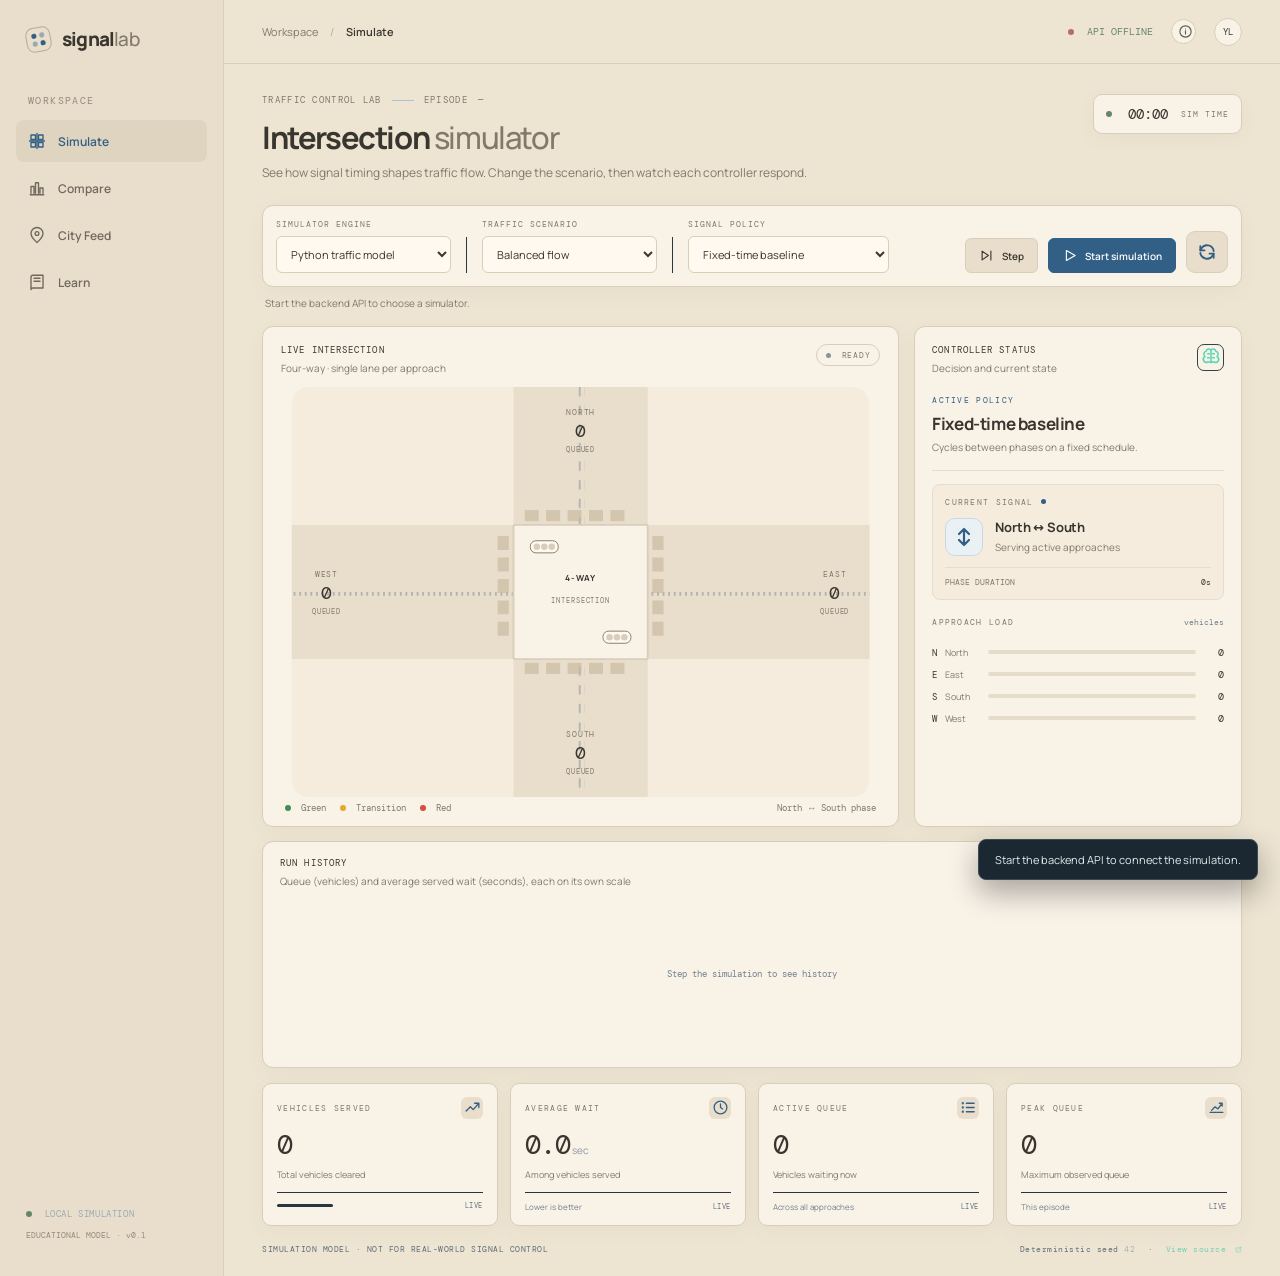
==== commit 7e96c016: "fix: improve SUMO queues and signal visualization" ====
--- a/frontend/index.html
+++ b/frontend/index.html
@@ -54,9 +54,9 @@
       <section class="page" id="simulate-page">
         <div class="page-heading"><div><div class="eyebrow">TRAFFIC CONTROL LAB <span class="eyebrow-line"></span> EPISODE <b id="episode-number">—</b></div><h1>Intersection <span>simulator</span></h1><p class="subtitle">See how signal timing shapes traffic flow. Change the scenario, then watch each controller respond.</p></div><div class="run-clock"><span class="clock-dot"></span><span id="sim-time">00:00</span><small>SIM TIME</small></div></div>
 
-        <section class="control-bar" aria-label="Simulation controls"><div class="control-group"><label for="engine">SIMULATOR ENGINE</label><select id="engine"><option value="python">Python traffic model</option><option value="sumo">Eclipse SUMO</option></select></div><div class="control-divider"></div><div class="control-group"><label for="scenario">TRAFFIC SCENARIO</label><select id="scenario"><option value="balanced">Balanced flow</option><option value="rush_hour">Rush hour</option><option value="north_surge">Northbound surge</option></select></div><div class="control-divider"></div><div class="control-group"><label for="controller">SIGNAL POLICY</label><select id="controller"><option value="fixed_time">Fixed-time baseline</option><option value="q_learning">Hold/switch Q-learning</option><option value="duration_q_learning">Green-duration Q-learning</option></select></div><div class="control-spacer"></div><button id="step-button" class="button secondary"><svg class="ui-icon"><use href="#i-step-forward"></use></svg> Step</button><button id="run-button" class="button primary"><svg class="ui-icon"><use href="#i-play"></use></svg><span>Start simulation</span></button><button id="reset-button" class="button ghost" aria-label="Reset simulation" title="Reset"><svg class="ui-icon"><use href="#i-refresh"></use></svg></button></section><p class="engine-note" id="engine-note" role="status" aria-live="polite">Choose the Python traffic model or Eclipse SUMO.</p>
+        <section class="control-bar" aria-label="Simulation controls"><div class="control-group"><label for="engine">SIMULATOR ENGINE</label><select id="engine"><option value="python">Python traffic model</option><option value="sumo">Eclipse SUMO</option></select></div><div class="control-divider"></div><div class="control-group"><label for="scenario">TRAFFIC SCENARIO</label><select id="scenario"><option value="balanced">Balanced flow</option><option value="rush_hour">Rush hour</option><option value="north_surge">Northbound surge</option></select></div><div class="control-divider"></div><div class="control-group"><label for="controller">SIGNAL POLICY</label><select id="controller"><option value="fixed_time">Fixed-time baseline</option><option value="q_learning">Hold/switch Q-learning</option><option value="duration_q_learning">Green-duration Q-learning</option></select></div><div class="control-spacer"></div><button id="step-button" class="button secondary"><svg class="ui-icon"><use href="#i-step-forward"></use></svg> Step</button><button id="run-button" class="button primary"><svg class="ui-icon"><use href="#i-play"></use></svg><span>Start simulation</span></button><button id="reset-button" class="button ghost" aria-label="Reset simulation" title="Reset"><svg class="ui-icon"><use href="#i-refresh"></use></svg></button></section><label class="sumo-gui-toggle hidden" id="sumo-gui-control"><input id="show-sumo-gui" type="checkbox"> Open SUMO desktop viewer alongside dashboard</label><p class="engine-note" id="engine-note" role="status" aria-live="polite">Choose the Python traffic model or Eclipse SUMO.</p>
 
-        <div class="dashboard-grid">
+        <div class="dashboard-grid" id="dashboard-grid">
           <section class="card intersection-card"><div class="card-header"><div><div class="card-title">LIVE INTERSECTION</div><div class="card-caption">Four-way · single lane per approach</div></div><div class="simulation-badge" id="run-state"><i></i> READY</div></div>
             <div class="intersection-wrap"><div class="approach-label north-label"><span>NORTH</span><b id="queue-north">0</b><small>QUEUED</small></div><div class="approach-label east-label"><span>EAST</span><b id="queue-east">0</b><small>QUEUED</small></div><div class="approach-label south-label"><span>SOUTH</span><b id="queue-south">0</b><small>QUEUED</small></div><div class="approach-label west-label"><span>WEST</span><b id="queue-west">0</b><small>QUEUED</small></div>
               <svg class="intersection" viewBox="0 0 620 440" role="img" aria-label="Animated four-way intersection with current traffic signals"><defs><pattern id="road-dash" width="6" height="20" patternUnits="userSpaceOnUse"><rect width="2" height="10" x="2" y="0" fill="#87909b" opacity=".55"/></pattern></defs><rect x="0" y="0" width="620" height="440" fill="#F5ECDD" rx="18"/><path d="M238 0h144v440H238zM0 148h620v144H0z" fill="#E8DECB"/><path d="M306 0h8v148h-8zM306 292h8v148h-8zM0 216h238v8H0zM382 216h238v8H382z" fill="url(#road-dash)"/><path d="M238 148h144v144H238z" fill="#F8F2E7"/><path d="M238 148h144M238 292h144M238 148v144M382 148v144" stroke="#D8CEBB" stroke-width="2"/><g class="crosswalk"><path d="M221 160h12v15h-12zm0 23h12v15h-12zm0 23h12v15h-12zm0 23h12v15h-12zm0 23h12v15h-12zM387 160h12v15h-12zm0 23h12v15h-12zm0 23h12v15h-12zm0 23h12v15h-12zm0 23h12v15h-12zM250 132h15v12h-15zm23 0h15v12h-15zm23 0h15v12h-15zm23 0h15v12h-15zm23 0h15v12h-15zm-92 164h15v12h-15zm23 0h15v12h-15zm23 0h15v12h-15zm23 0h15v12h-15zm23 0h15v12h-15z" fill="#C8B99F" opacity=".65"/></g>
@@ -65,9 +65,36 @@
             </div><div class="intersection-footer"><span><i class="legend-dot green"></i> Green <i class="legend-dot amber"></i> Transition <i class="legend-dot red"></i> Red</span><span id="phase-label">North ↔ South phase</span></div>
           </section>
 
+          <section class="card sumo-visualization-card hidden" id="sumo-visualization-card" aria-label="Live SUMO network visualization">
+            <div class="card-header"><div><div class="card-title">SUMO LIVE NETWORK</div><div class="card-caption">Vehicles and signal state from the running TraCI simulation</div></div><div class="sumo-live-tag"><i></i> LIVE SUMO</div></div>
+            <div class="sumo-map-frame">
+              <svg id="sumo-road-map" class="sumo-road-map" viewBox="0 0 760 570" role="img" aria-label="Live SUMO four-way road network with moving vehicles">
+                <rect class="sumo-land" width="760" height="570" rx="16"/>
+                <path class="sumo-road" d="M310 0h140v570H310zM0 215h760v140H0z"/>
+                <path class="sumo-lane-line" d="M380 0v215M380 355v215M0 285h310M450 285h310"/>
+                <g class="sumo-crossing">
+                  <rect x="314" y="195" width="14" height="14"/><rect x="336" y="195" width="14" height="14"/><rect x="358" y="195" width="14" height="14"/><rect x="380" y="195" width="14" height="14"/><rect x="402" y="195" width="14" height="14"/><rect x="424" y="195" width="14" height="14"/>
+                  <rect x="314" y="361" width="14" height="14"/><rect x="336" y="361" width="14" height="14"/><rect x="358" y="361" width="14" height="14"/><rect x="380" y="361" width="14" height="14"/><rect x="402" y="361" width="14" height="14"/><rect x="424" y="361" width="14" height="14"/>
+                  <rect x="290" y="219" width="14" height="14"/><rect x="290" y="241" width="14" height="14"/><rect x="290" y="263" width="14" height="14"/><rect x="290" y="285" width="14" height="14"/><rect x="290" y="307" width="14" height="14"/><rect x="290" y="329" width="14" height="14"/>
+                  <rect x="456" y="219" width="14" height="14"/><rect x="456" y="241" width="14" height="14"/><rect x="456" y="263" width="14" height="14"/><rect x="456" y="285" width="14" height="14"/><rect x="456" y="307" width="14" height="14"/><rect x="456" y="329" width="14" height="14"/>
+                </g>
+                <rect class="sumo-junction" x="310" y="215" width="140" height="140" rx="3"/>
+                <g id="sumo-vehicles"></g>
+                <text class="sumo-map-direction" x="380" y="50" text-anchor="middle">NORTH</text><text class="sumo-map-direction" x="380" y="535" text-anchor="middle">SOUTH</text><text class="sumo-map-direction" x="50" y="292" text-anchor="middle">WEST</text><text class="sumo-map-direction" x="710" y="292" text-anchor="middle">EAST</text>
+                <g class="sumo-signal" data-approach="north" transform="translate(367 184)"><rect x="-8" y="-20" width="16" height="40" rx="8"/><circle class="signal-lamp" cx="0" cy="-11" r="4"/><circle class="signal-lamp" cx="0" cy="0" r="4"/><circle class="signal-lamp" cx="0" cy="11" r="4"/></g>
+                <g class="sumo-signal" data-approach="south" transform="translate(393 386)"><rect x="-8" y="-20" width="16" height="40" rx="8"/><circle class="signal-lamp" cx="0" cy="-11" r="4"/><circle class="signal-lamp" cx="0" cy="0" r="4"/><circle class="signal-lamp" cx="0" cy="11" r="4"/></g>
+                <g class="sumo-signal" data-approach="west" transform="translate(280 299) rotate(90)"><rect x="-8" y="-20" width="16" height="40" rx="8"/><circle class="signal-lamp" cx="0" cy="-11" r="4"/><circle class="signal-lamp" cx="0" cy="0" r="4"/><circle class="signal-lamp" cx="0" cy="11" r="4"/></g>
+                <g class="sumo-signal" data-approach="east" transform="translate(480 271) rotate(90)"><rect x="-8" y="-20" width="16" height="40" rx="8"/><circle class="signal-lamp" cx="0" cy="-11" r="4"/><circle class="signal-lamp" cx="0" cy="0" r="4"/><circle class="signal-lamp" cx="0" cy="11" r="4"/></g>
+              </svg>
+            </div>
+            <div class="sumo-map-legend"><span><i class="legend-dot green"></i> Green</span><span><i class="legend-dot amber"></i> Transition</span><span><i class="legend-dot red"></i> Red</span><span id="sumo-vehicle-count">0 vehicles in network</span></div>
+            <div class="sumo-tracker-heading"><div><div class="card-title">SIGNAL PHASE TRACKER</div><div class="card-caption">Recent signal indications across the four approaches</div></div><span id="sumo-tracker-window">60 s window</span></div>
+            <div class="sumo-tracker-scroll"><svg id="sumo-tls-tracker" class="sumo-tls-tracker" viewBox="0 0 900 204" role="img" aria-label="Timeline of SUMO signal phases"></svg></div>
+          </section>
+
           <section class="card agent-card"><div class="card-header"><div><div class="card-title">CONTROLLER STATUS</div><div class="card-caption">Decision and current state</div></div><div class="brain-icon"><svg class="ui-icon"><use href="#i-brain"></use></svg></div></div><div class="active-policy"><div class="policy-tag">ACTIVE POLICY</div><h2 id="policy-name">Fixed-time baseline</h2><div class="policy-desc" id="policy-desc">Cycles between phases on a fixed schedule.</div></div><div class="decision-box"><div class="decision-top"><span class="decision-label">CURRENT SIGNAL</span><span class="decision-pulse"></span></div><div class="decision-main"><div class="phase-arrows" id="phase-arrows"><svg class="ui-icon"><use href="#i-up-down"></use></svg></div><div><strong id="decision-phase">North ↔ South</strong><small id="decision-note">Serving active approaches</small></div></div><div class="decision-meta"><span>PHASE DURATION</span><b id="phase-duration">0s</b></div></div><div class="queue-list"><div class="queue-list-heading">APPROACH LOAD <span>vehicles</span></div><div class="queue-row"><span>N <i>North</i></span><div class="queue-track"><b id="bar-north"></b></div><strong id="load-north">0</strong></div><div class="queue-row"><span>E <i>East</i></span><div class="queue-track"><b id="bar-east"></b></div><strong id="load-east">0</strong></div><div class="queue-row"><span>S <i>South</i></span><div class="queue-track"><b id="bar-south"></b></div><strong id="load-south">0</strong></div><div class="queue-row"><span>W <i>West</i></span><div class="queue-track"><b id="bar-west"></b></div><strong id="load-west">0</strong></div></div></section>
         </div>
-        <section class="card history-card"><div class="card-header"><div><div class="card-title">RUN HISTORY</div><div class="card-caption">Queue length and served wait over simulation time</div></div><span class="chart-legend"><i></i> Queue</span></div><svg id="history-chart" viewBox="0 0 800 170" role="img" aria-label="Simulation queue history chart"><text x="400" y="90" text-anchor="middle">Step the simulation to see history</text></svg></section>
+        <section class="card history-card"><div class="card-header"><div><div class="card-title">RUN HISTORY</div><div class="card-caption">Queue (vehicles) and average served wait (seconds), each on its own scale</div></div><div class="chart-legend"><span><i></i> Queue</span><span class="wait"><i></i> Avg served wait</span></div></div><svg id="history-chart" viewBox="0 0 800 170" role="img" aria-label="Simulation queue and average served wait over time, displayed on separate scales"><text x="400" y="90" text-anchor="middle">Step the simulation to see history</text></svg></section>
         <section class="metrics-grid"><article class="metric-card"><div class="metric-top"><span>VEHICLES SERVED</span><span class="metric-symbol teal"><svg class="ui-icon"><use href="#i-trending"></use></svg></span></div><strong id="served-metric">0</strong><small>Total vehicles cleared</small><div class="metric-foot"><span class="metric-track"><i id="served-progress"></i></span><span>LIVE</span></div></article><article class="metric-card"><div class="metric-top"><span>AVERAGE WAIT</span><span class="metric-symbol amber"><svg class="ui-icon"><use href="#i-clock"></use></svg></span></div><strong><span id="wait-metric">0.0</span><em> sec</em></strong><small>Among vehicles served</small><div class="metric-foot"><span class="metric-hint">Lower is better</span><span>LIVE</span></div></article><article class="metric-card"><div class="metric-top"><span>ACTIVE QUEUE</span><span class="metric-symbol blue"><svg class="ui-icon"><use href="#i-list"></use></svg></span></div><strong id="queue-metric">0</strong><small>Vehicles waiting now</small><div class="metric-foot"><span class="metric-hint">Across all approaches</span><span>LIVE</span></div></article><article class="metric-card"><div class="metric-top"><span>PEAK QUEUE</span><span class="metric-symbol coral"><svg class="ui-icon"><use href="#i-chart-line"></use></svg></span></div><strong id="peak-metric">0</strong><small>Maximum observed queue</small><div class="metric-foot"><span class="metric-hint">This episode</span><span>LIVE</span></div></article></section>
         <footer class="page-foot"><span>SIMULATION MODEL · NOT FOR REAL-WORLD SIGNAL CONTROL</span><span>Deterministic seed <b id="seed-label">42</b> <span class="foot-sep">·</span> <a href="https://github.com/yashpal-2004/Smart-Traffic-AI" target="_blank" rel="noreferrer">View source <svg class="ui-icon link-icon" aria-hidden="true"><use href="#i-external"></use></svg></a></span></footer>
       </section>
--- a/frontend/styles.css
+++ b/frontend/styles.css
@@ -5,8 +5,11 @@
 @media(prefers-reduced-motion:reduce){*,*::before,*::after{scroll-behavior:auto!important;animation-duration:.01ms!important;transition-duration:.01ms!important}}
 .engine-note{margin:-7px 3px 14px;color:#82796A;font-size:10px;line-height:1.55}
 .control-group select:disabled{opacity:.65;cursor:not-allowed}
-@media(max-width:1200px){.control-bar{flex-wrap:wrap}.control-divider,.control-spacer{display:none}.control-group{flex:1 1 185px}}
-.history-card{margin-top:14px;padding:15px 17px}.chart-legend{font:8px 'DM Mono';color:#81909d}.chart-legend i{display:inline-block;width:7px;height:7px;background:#55d4b2;border-radius:2px;margin-right:5px}#history-chart{width:100%;height:150px;margin-top:10px;overflow:visible}#history-chart text{fill:#72818e;font:10px 'DM Mono'}#history-chart .grid-line{stroke:#2a3641;stroke-width:1}#history-chart .queue-area{fill:#46caa633}#history-chart .queue-line{fill:none;stroke:#58d9b5;stroke-width:2}#history-chart .wait-line{fill:none;stroke:#f0b55a;stroke-width:1.7;stroke-dasharray:4 3}
+.sumo-gui-toggle{display:flex;align-items:center;gap:8px;width:max-content;max-width:100%;margin:0 3px 8px;color:#5f584d;font-size:10px;line-height:1.4;cursor:pointer}
+.sumo-gui-toggle input{accent-color:#315F85}
+@media(max-width:1200px){.control-bar{display:grid;grid-template-columns:repeat(3,minmax(0,1fr));gap:10px}.control-divider,.control-spacer{display:none}.control-group{min-width:0;width:100%}.control-group select{width:100%;min-width:0}.control-bar>.button{width:100%;min-width:0;height:42px;justify-content:center;padding:0 8px}.control-bar>#reset-button{width:44px;justify-self:start}}
+@media(max-width:600px){.control-bar{grid-template-columns:repeat(2,minmax(0,1fr))}.control-group{min-width:0}.control-bar>.button{width:100%}.control-bar>#reset-button{width:42px}}
+.history-card{margin-top:14px;padding:15px 17px}.chart-legend{display:flex;align-items:center;gap:12px;font:8px 'DM Mono';color:#81909d}.chart-legend span{display:inline-flex;align-items:center;white-space:nowrap}.chart-legend i{display:inline-block;width:7px;height:7px;background:#55d4b2;border-radius:2px;margin-right:5px}.chart-legend .wait i{width:10px;height:2px;background:#f0b55a;border-radius:0}#history-chart{width:100%;height:150px;margin-top:10px;overflow:visible}#history-chart text{fill:#72818e;font:10px 'DM Mono'}#history-chart .grid-line{stroke:#2a3641;stroke-width:1}#history-chart .queue-area{fill:#46caa633}#history-chart .queue-line{fill:none;stroke:#58d9b5;stroke-width:2}#history-chart .wait-line{fill:none;stroke:#f0b55a;stroke-width:1.7;stroke-dasharray:4 3}
 .model-status{font:9px 'DM Mono';color:#84939e;margin:0 0 12px}.comparison-bars{display:grid;grid-template-columns:repeat(3,1fr);gap:12px;margin:14px 0 4px}.comparison-bar{padding:12px;background:#141f29;border:1px solid #2a3742;border-radius:7px}.comparison-bar-label{display:flex;justify-content:space-between;color:#9aa7b1;font-size:9px;margin-bottom:9px}.bar-pair{display:grid;gap:6px}.bar-row{display:flex;align-items:center;gap:7px;font:8px 'DM Mono';color:#7f8c98}.bar-row i{height:5px;border-radius:5px;display:block;background:#55d4b2;max-width:75%}.bar-row.q i{background:#f0b55a}.export-button{margin-left:auto;border:1px solid #35424e;background:#18242d;color:#dce4e9;border-radius:6px;height:32px;padding:0 11px;font:600 9px Manrope;cursor:pointer}.results-toolbar{display:flex;align-items:center;justify-content:space-between;margin:3px 0 12px;color:#81909d;font:9px 'DM Mono'}@media(max-width:700px){.comparison-bars{grid-template-columns:1fr}}
 .compare-actions label input{width:125px}.compare-actions{flex-wrap:wrap}.compare-actions .button{align-self:end}
 .delta-heading{margin:20px 0 9px;font-size:12px;color:#dce4e9}.delta-table-wrap{overflow:auto;border:1px solid #2a3742;border-radius:7px}.delta-table{width:100%;border-collapse:collapse;font:9px 'DM Mono';white-space:nowrap}.delta-table th,.delta-table td{padding:9px 11px;text-align:left;border-bottom:1px solid #26323c}.delta-table th{color:#82919d;background:#141f29;font-weight:500}.delta-table td{color:#c9d2d9}.delta-table tr:last-child td{border-bottom:0}
@@ -75,6 +78,43 @@
 .site-picker-help{display:block;max-width:420px;color:#82796A;font:10px/1.45 Manrope,sans-serif;letter-spacing:0}
 .history-controls>#forecast-button{align-self:flex-start;margin-top:22px;min-height:42px;padding:0 15px;border-radius:9px}
 @media(max-width:700px){.history-controls{display:grid;grid-template-columns:minmax(0,1fr);gap:11px}.history-controls>label{min-width:0;width:100%}.history-controls>#forecast-button{margin-top:0;justify-self:start}}
+.dashboard-grid.sumo-mode .sumo-visualization-card,.dashboard-grid.sumo-mode .agent-card{grid-column:1/-1}
+.sumo-visualization-card{padding:16px;min-width:0}
+.sumo-live-tag{display:flex;align-items:center;gap:7px;padding:6px 9px;border:1px solid #C9D8C9;border-radius:999px;color:#66866C;font:9px 'DM Mono',monospace;letter-spacing:.6px;white-space:nowrap}
+.sumo-live-tag i{width:7px;height:7px;border-radius:50%;background:#66866C;box-shadow:0 0 0 3px #66866C22}
+.sumo-map-frame{overflow:hidden;border:1px solid #D8CEBB;border-radius:15px;background:#65734f;margin-top:13px}
+.sumo-road-map{display:block;width:100%;max-height:470px;background:#65734f}
+.sumo-land{fill:#65734f}
+.sumo-road{fill:#383d3e}
+.sumo-lane-line{fill:none;stroke:#E3E0D4;stroke-width:2;stroke-dasharray:13 12;opacity:.82}
+.sumo-crossing{fill:#E4E1D7;opacity:.9}
+.sumo-junction{fill:#383d3e;stroke:#D3D0C5;stroke-width:2}
+.sumo-map-direction{fill:#E6E2D6;font:600 12px 'DM Mono',monospace;letter-spacing:1.5px;opacity:.82}
+.sumo-junction-label{fill:#E6E2D6;font:600 8px 'DM Mono',monospace;letter-spacing:1px;opacity:.8}
+.sumo-signal rect{fill:#252a2c;stroke:#DED9CA;stroke-width:1.5}
+.sumo-signal .signal-lamp{fill:#575a53;stroke:#111;stroke-width:.8}
+.sumo-signal .signal-lamp.red.on{fill:#D6574F;filter:drop-shadow(0 0 4px #e3564e88)}
+.sumo-signal .signal-lamp.amber.on{fill:#F1B544;filter:drop-shadow(0 0 4px #f1b54488)}
+.sumo-signal .signal-lamp.green.on{fill:#4ACB58;filter:drop-shadow(0 0 4px #4acb5888)}
+.sumo-vehicle{transition:transform .15s linear}
+.sumo-vehicle-body{fill:#F1B544;stroke:#1b2020;stroke-width:1}
+.sumo-vehicle-glass{fill:#26353b;stroke:#ffffff66;stroke-width:.6}
+.sumo-map-legend{display:flex;align-items:center;gap:16px;flex-wrap:wrap;padding:10px 3px 13px;color:#82796A;font:9px 'DM Mono',monospace}
+.sumo-map-legend>span{display:flex;align-items:center;gap:6px}
+.sumo-map-legend>span:last-child{margin-left:auto}
+.sumo-tracker-heading{display:flex;align-items:center;justify-content:space-between;gap:10px;border-top:1px solid #E5DCCB;padding-top:13px}
+.sumo-tracker-heading>span{color:#315F85;font:9px 'DM Mono',monospace;white-space:nowrap}
+.sumo-tracker-scroll{overflow-x:auto;padding:8px 0 0}
+.sumo-tls-tracker{display:block;width:100%;min-width:640px;height:auto;overflow:visible}
+.sumo-tracker-label{fill:#71695D;font:10px 'DM Mono',monospace}
+.sumo-tracker-track{fill:#E8DECB}
+.sumo-tracker-segment{opacity:.88}
+.sumo-tracker-segment.green{fill:#4B9B57}
+.sumo-tracker-segment.amber{fill:#E2A83C}
+.sumo-tracker-segment.red{fill:#C75D54}
+.sumo-tracker-axis{stroke:#B8AA91;stroke-width:1}
+.sumo-tracker-time{fill:#82796A;font:9px 'DM Mono',monospace}
+@media(max-width:700px){.sumo-visualization-card{padding:12px}.sumo-map-legend{gap:10px}.sumo-map-legend>span:last-child{margin-left:0}.sumo-road-map{min-height:250px;object-fit:contain}}
 /* Keep evaluation result panels on the same light surface as the rest of the app */
 .result-column,.comparison-bar,.paired-summary-card{background:#F5ECDD;border-color:#D8CEBB;color:#39352F}
 .result-column h3,.result-column strong,.paired-summary-card strong{color:#39352F}
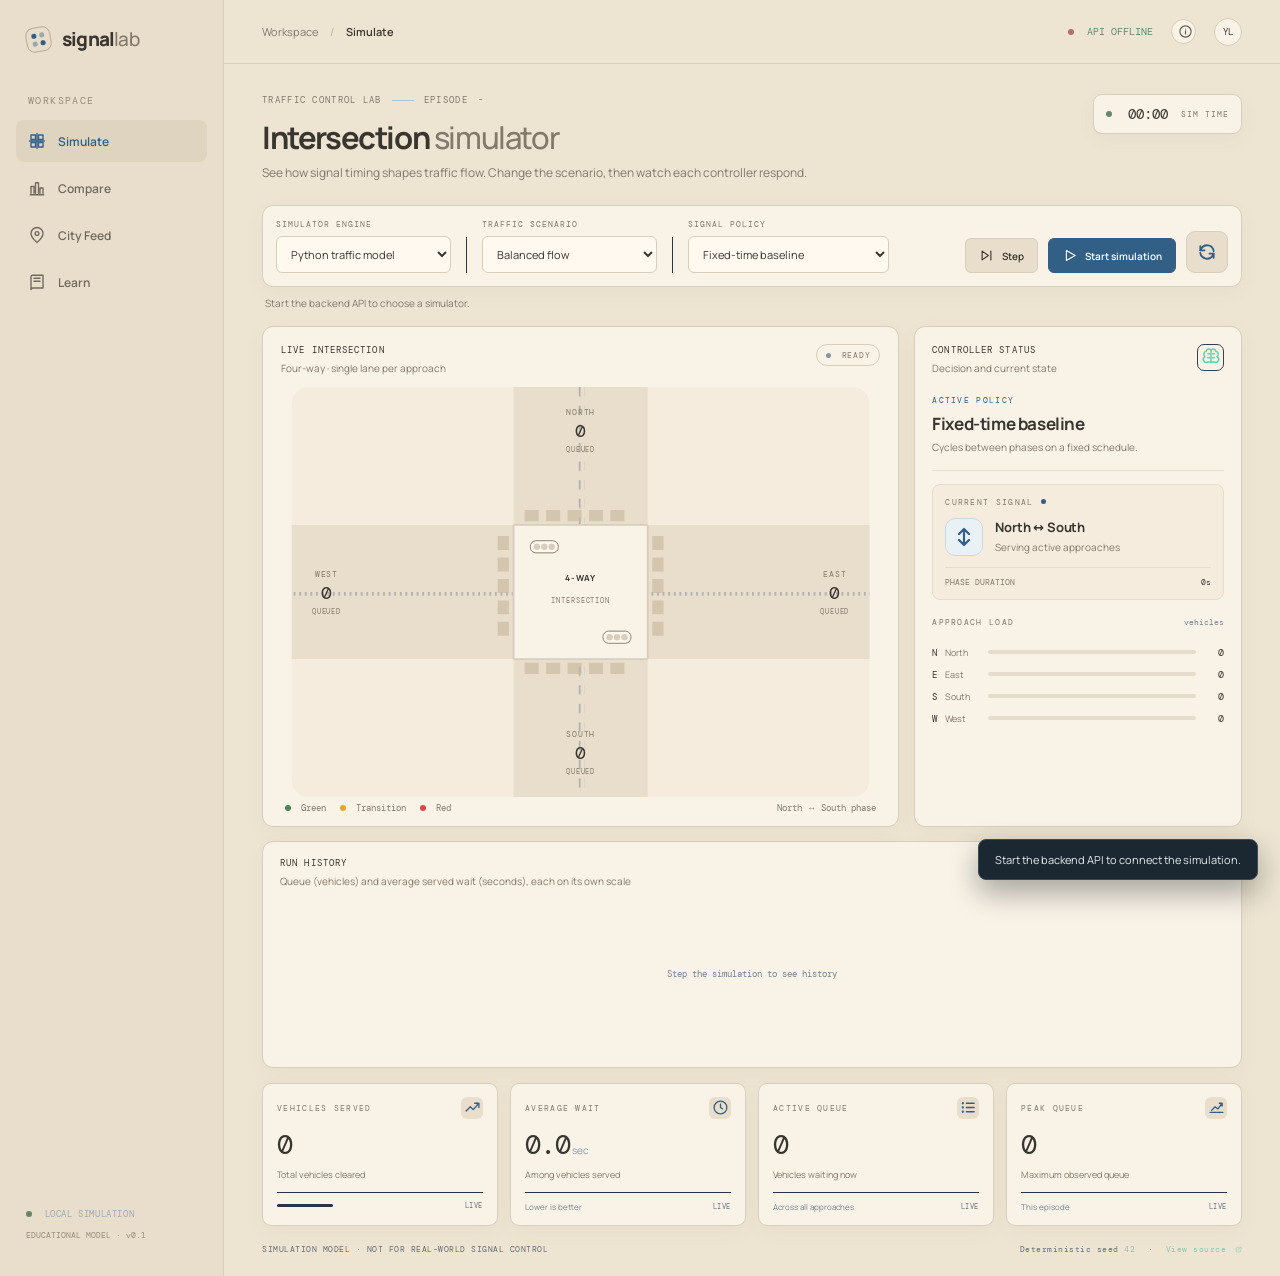
==== commit 6366c7ff: "chore: replace em dashes with hyphens in UI text and documentation" ====
--- a/frontend/index.html
+++ b/frontend/index.html
@@ -4,7 +4,7 @@
   <meta charset="UTF-8" />
   <meta name="viewport" content="width=device-width, initial-scale=1" />
   <meta name="theme-color" content="#EDE4D2" />
-  <title>Signal Lab — Smart Traffic AI</title>
+  <title>Signal Lab - Smart Traffic AI</title>
   <link rel="preconnect" href="https://fonts.googleapis.com">
   <link rel="preconnect" href="https://fonts.gstatic.com" crossorigin>
   <link href="https://fonts.googleapis.com/css2?family=DM+Mono:wght@400;500&family=Manrope:wght@400;500;600;700;800&display=swap" rel="stylesheet">
@@ -52,7 +52,7 @@
       <header class="topbar"><div class="breadcrumb">Workspace <span>/</span> <strong id="page-title">Simulate</strong></div><div class="topbar-right"><span class="api-status" id="api-status"><i></i> Connecting</span><button class="icon-button" aria-label="Help" title="About this simulator"><svg class="ui-icon"><use href="#i-info"></use></svg></button><div class="avatar">YL</div></div></header>
 
       <section class="page" id="simulate-page">
-        <div class="page-heading"><div><div class="eyebrow">TRAFFIC CONTROL LAB <span class="eyebrow-line"></span> EPISODE <b id="episode-number">—</b></div><h1>Intersection <span>simulator</span></h1><p class="subtitle">See how signal timing shapes traffic flow. Change the scenario, then watch each controller respond.</p></div><div class="run-clock"><span class="clock-dot"></span><span id="sim-time">00:00</span><small>SIM TIME</small></div></div>
+        <div class="page-heading"><div><div class="eyebrow">TRAFFIC CONTROL LAB <span class="eyebrow-line"></span> EPISODE <b id="episode-number">-</b></div><h1>Intersection <span>simulator</span></h1><p class="subtitle">See how signal timing shapes traffic flow. Change the scenario, then watch each controller respond.</p></div><div class="run-clock"><span class="clock-dot"></span><span id="sim-time">00:00</span><small>SIM TIME</small></div></div>
 
         <section class="control-bar" aria-label="Simulation controls"><div class="control-group"><label for="engine">SIMULATOR ENGINE</label><select id="engine"><option value="python">Python traffic model</option><option value="sumo">Eclipse SUMO</option></select></div><div class="control-divider"></div><div class="control-group"><label for="scenario">TRAFFIC SCENARIO</label><select id="scenario"><option value="balanced">Balanced flow</option><option value="rush_hour">Rush hour</option><option value="north_surge">Northbound surge</option></select></div><div class="control-divider"></div><div class="control-group"><label for="controller">SIGNAL POLICY</label><select id="controller"><option value="fixed_time">Fixed-time baseline</option><option value="q_learning">Hold/switch Q-learning</option><option value="duration_q_learning">Green-duration Q-learning</option></select></div><div class="control-spacer"></div><button id="step-button" class="button secondary"><svg class="ui-icon"><use href="#i-step-forward"></use></svg> Step</button><button id="run-button" class="button primary"><svg class="ui-icon"><use href="#i-play"></use></svg><span>Start simulation</span></button><button id="reset-button" class="button ghost" aria-label="Reset simulation" title="Reset"><svg class="ui-icon"><use href="#i-refresh"></use></svg></button></section><label class="sumo-gui-toggle hidden" id="sumo-gui-control"><input id="show-sumo-gui" type="checkbox"> Open SUMO desktop viewer alongside dashboard</label><p class="engine-note" id="engine-note" role="status" aria-live="polite">Choose the Python traffic model or Eclipse SUMO.</p>
 
@@ -104,11 +104,11 @@
       <section class="page secondary-page hidden" id="city-feed-page">
         <div class="page-heading"><div><div class="eyebrow">READ-ONLY FIELD DATA <span class="eyebrow-line"></span> BRISBANE, AU</div><h1>Live city <span>feed</span></h1><p class="subtitle">Explore current lane flow and detector occupancy published by Brisbane City Council signal controllers.</p></div><div class="feed-action-buttons"><button id="traffic-capture" class="button secondary">Capture snapshot</button><button id="traffic-refresh" class="button primary">Refresh feed</button></div></div>
         <div class="feed-status card" id="traffic-feed-status" role="status" aria-live="polite">Loading public traffic data…</div>
-        <div class="metrics-grid feed-metrics"><article class="metric-card"><div class="metric-top"><span>SIGNAL SITES</span><span class="metric-symbol teal"><svg class="ui-icon"><use href="#i-location"></use></svg></span></div><strong id="feed-site-count">—</strong><small>Sites in latest records</small></article><article class="metric-card"><div class="metric-top"><span>LANE RECORDS</span><span class="metric-symbol blue"><svg class="ui-icon"><use href="#i-records"></use></svg></span></div><strong id="feed-record-count">—</strong><small>Records fetched this refresh</small></article><article class="metric-card"><div class="metric-top"><span>FEED AGE</span><span class="metric-symbol amber"><svg class="ui-icon"><use href="#i-clock"></use></svg></span></div><strong id="feed-age">—</strong><small id="feed-timestamp">Waiting for first response</small></article><article class="metric-card"><div class="metric-top"><span>DATA SOURCE</span><span class="metric-symbol teal"><svg class="ui-icon"><use href="#i-trending"></use></svg></span></div><strong class="feed-source-value">BCC</strong><small>CC BY 4.0 public data</small></article></div>
+        <div class="metrics-grid feed-metrics"><article class="metric-card"><div class="metric-top"><span>SIGNAL SITES</span><span class="metric-symbol teal"><svg class="ui-icon"><use href="#i-location"></use></svg></span></div><strong id="feed-site-count">-</strong><small>Sites in latest records</small></article><article class="metric-card"><div class="metric-top"><span>LANE RECORDS</span><span class="metric-symbol blue"><svg class="ui-icon"><use href="#i-records"></use></svg></span></div><strong id="feed-record-count">-</strong><small>Records fetched this refresh</small></article><article class="metric-card"><div class="metric-top"><span>FEED AGE</span><span class="metric-symbol amber"><svg class="ui-icon"><use href="#i-clock"></use></svg></span></div><strong id="feed-age">-</strong><small id="feed-timestamp">Waiting for first response</small></article><article class="metric-card"><div class="metric-top"><span>DATA SOURCE</span><span class="metric-symbol teal"><svg class="ui-icon"><use href="#i-trending"></use></svg></span></div><strong class="feed-source-value">BCC</strong><small>CC BY 4.0 public data</small></article></div>
         <section class="card history-collection-card"><div class="card-header"><div><div class="card-title">BUILD A LOCAL TIME SERIES</div><div class="card-caption">Capture unique source timestamps; the local SQLite history survives API restarts</div></div><span id="history-observation-count" class="feed-row-count">0 observations</span></div><div class="history-controls"><label for="forecast-site">Signal site<select id="forecast-site"><option value="">Capture a snapshot to discover sites</option></select><small class="site-picker-help">Forecast-ready sites have 24+ observations. Other sites are listed so you can collect their history.</small></label><button id="forecast-button" class="button secondary">Train & evaluate forecast</button></div><p class="feed-status history-status" id="history-status" role="status" aria-live="polite">Only sites with at least 24 unique observations can be evaluated. Choose another site to collect its data and build a forecast later.</p></section>
-        <section class="forecast-section hidden" id="forecast-section"><div class="metrics-grid forecast-metrics"><article class="metric-card"><div class="metric-top"><span>VALIDATION OBSERVATIONS</span><span class="metric-symbol blue"><svg class="ui-icon"><use href="#i-records"></use></svg></span></div><strong id="forecast-sample-count">—</strong><small>Chronological holdout</small></article><article class="metric-card"><div class="metric-top"><span>BASELINE MAE</span><span class="metric-symbol amber"><svg class="ui-icon"><use href="#i-clock"></use></svg></span></div><strong id="forecast-naive-mae">—</strong><small>Persistence forecast</small></article><article class="metric-card"><div class="metric-top"><span>MODEL MAE</span><span class="metric-symbol teal"><svg class="ui-icon"><use href="#i-brain"></use></svg></span></div><strong id="forecast-model-mae">—</strong><small>Ridge regression</small></article><article class="metric-card"><div class="metric-top"><span>NEXT CYCLE</span><span class="metric-symbol coral">↗</span></div><strong id="forecast-next-value">—</strong><small id="forecast-next-time">Estimated count / cycle</small></article></div><section class="card forecast-chart-card"><div class="card-header"><div><div class="card-title">WALK-FORWARD VALIDATION</div><div class="card-caption">Actual vs persistence baseline vs ridge model · vehicles per controller cycle</div></div><span id="forecast-validation-window" class="feed-row-count"></span></div><svg id="forecast-chart" viewBox="0 0 900 260" role="img" aria-label="Observed and forecast traffic volumes over the chronological validation period"></svg><div class="forecast-legend"><span><i class="actual"></i>Actual</span><span><i class="naive"></i>Persistence</span><span><i class="model"></i>Ridge model</span></div><p class="compare-note" id="forecast-method-note"></p></section></section>
+        <section class="forecast-section hidden" id="forecast-section"><div class="metrics-grid forecast-metrics"><article class="metric-card"><div class="metric-top"><span>VALIDATION OBSERVATIONS</span><span class="metric-symbol blue"><svg class="ui-icon"><use href="#i-records"></use></svg></span></div><strong id="forecast-sample-count">-</strong><small>Chronological holdout</small></article><article class="metric-card"><div class="metric-top"><span>BASELINE MAE</span><span class="metric-symbol amber"><svg class="ui-icon"><use href="#i-clock"></use></svg></span></div><strong id="forecast-naive-mae">-</strong><small>Persistence forecast</small></article><article class="metric-card"><div class="metric-top"><span>MODEL MAE</span><span class="metric-symbol teal"><svg class="ui-icon"><use href="#i-brain"></use></svg></span></div><strong id="forecast-model-mae">-</strong><small>Ridge regression</small></article><article class="metric-card"><div class="metric-top"><span>NEXT CYCLE</span><span class="metric-symbol coral">↗</span></div><strong id="forecast-next-value">-</strong><small id="forecast-next-time">Estimated count / cycle</small></article></div><section class="card forecast-chart-card"><div class="card-header"><div><div class="card-title">WALK-FORWARD VALIDATION</div><div class="card-caption">Actual vs persistence baseline vs ridge model · vehicles per controller cycle</div></div><span id="forecast-validation-window" class="feed-row-count"></span></div><svg id="forecast-chart" viewBox="0 0 900 260" role="img" aria-label="Observed and forecast traffic volumes over the chronological validation period"></svg><div class="forecast-legend"><span><i class="actual"></i>Actual</span><span><i class="naive"></i>Persistence</span><span><i class="model"></i>Ridge model</span></div><p class="compare-note" id="forecast-method-note"></p></section></section>
         <section class="card feed-table-card"><div class="card-header"><div><div class="card-title">LATEST SIGNAL CONTROLLER RECORDS</div><div class="card-caption">Flow is measured vehicles per controller cycle, grouped by site</div></div><span id="feed-row-count" class="feed-row-count">0 sites</span></div><div class="delta-table-wrap"><table class="delta-table feed-table"><caption class="sr-only">Latest lane volume and detector occupancy summarized by Brisbane signal controller</caption><thead><tr><th scope="col">Controller site</th><th scope="col">Recorded</th><th scope="col">Lane rows</th><th scope="col">Vehicles / cycle</th><th scope="col">Detector occupancy</th></tr></thead><tbody id="traffic-feed-rows"><tr><td colspan="5">No feed data loaded yet.</td></tr></tbody></table></div></section>
-        <div class="card limitation-card"><div class="metric-symbol amber"><svg class="ui-icon"><use href="#i-warning"></use></svg></div><div><strong>Interpretation and safety</strong><p>This feed is for observation and analytics only. Lane identifiers are not mapped to compass directions, and the project does not connect to or control live traffic signals. Measurements describe Brisbane Council operated intersections only.</p><p>Source: <a href="https://data.brisbane.qld.gov.au/explore/dataset/traffic-data-at-intersection/" target="_blank" rel="noreferrer">Brisbane City Council Traffic Management — Intersection volume <svg class="ui-icon link-icon" aria-hidden="true"><use href="#i-external"></use></svg></a> · CC BY 4.0.</p></div></div>
+        <div class="card limitation-card"><div class="metric-symbol amber"><svg class="ui-icon"><use href="#i-warning"></use></svg></div><div><strong>Interpretation and safety</strong><p>This feed is for observation and analytics only. Lane identifiers are not mapped to compass directions, and the project does not connect to or control live traffic signals. Measurements describe Brisbane Council operated intersections only.</p><p>Source: <a href="https://data.brisbane.qld.gov.au/explore/dataset/traffic-data-at-intersection/" target="_blank" rel="noreferrer">Brisbane City Council Traffic Management - Intersection volume <svg class="ui-icon link-icon" aria-hidden="true"><use href="#i-external"></use></svg></a> · CC BY 4.0.</p></div></div>
       </section>
 
       <section class="page secondary-page hidden" id="learn-page"><div class="page-heading"><div><div class="eyebrow">FIELD GUIDE</div><h1>How the <span>agent learns</span></h1><p class="subtitle">A transparent view of the simulation mechanics and the limits of this model.</p></div></div><div class="learn-grid"><article class="card learn-card"><div class="learn-number">01 / ENVIRONMENT</div><h2>A small, reproducible world</h2><p>Four approaches feed one intersection. At each one-second step, vehicles arrive according to the selected scenario. A green phase can serve one vehicle per second from each of its two opposing approaches.</p></article><article class="card learn-card"><div class="learn-number">02 / STATE</div><h2>What the agent observes</h2><p>The Q-learning agent sees queue-length buckets for north, east, south, and west, the active phase, and a bucket for how long that phase has been green.</p></article><article class="card learn-card"><div class="learn-number">03 / ACTIONS</div><h2>Hold, switch, or choose a green duration</h2><p>The hold/switch agent chooses between staying green and requesting a change. The duration agent chooses a target green of 10, 15, 20, 25, or 30 seconds, then learns from the accumulated return over that whole interval. A minimum green time and amber transition constrain the signal safely within this simplified model.</p></article><article class="card learn-card"><div class="learn-number">04 / REWARD</div><h2>Reward lower delay</h2><p>The hold/switch learner gets a small throughput bonus and a queue-length penalty each second. The duration learner accumulates queue penalties across a full green interval and discounts the next decision by interval length. These are experimental reward choices; the duration policy has improved on hold/switch in our current benchmark, but it still trails fixed-time.</p></article></div><div class="card limitation-card"><div class="metric-symbol amber"><svg class="ui-icon"><use href="#i-warning"></use></svg></div><div><strong>Model limitations</strong><p>This is a toy single-lane model with Bernoulli arrivals and simplified movement. Its results do not represent real roads, pedestrians, turning traffic, safety requirements, or deployed signal systems.</p></div></div></section>
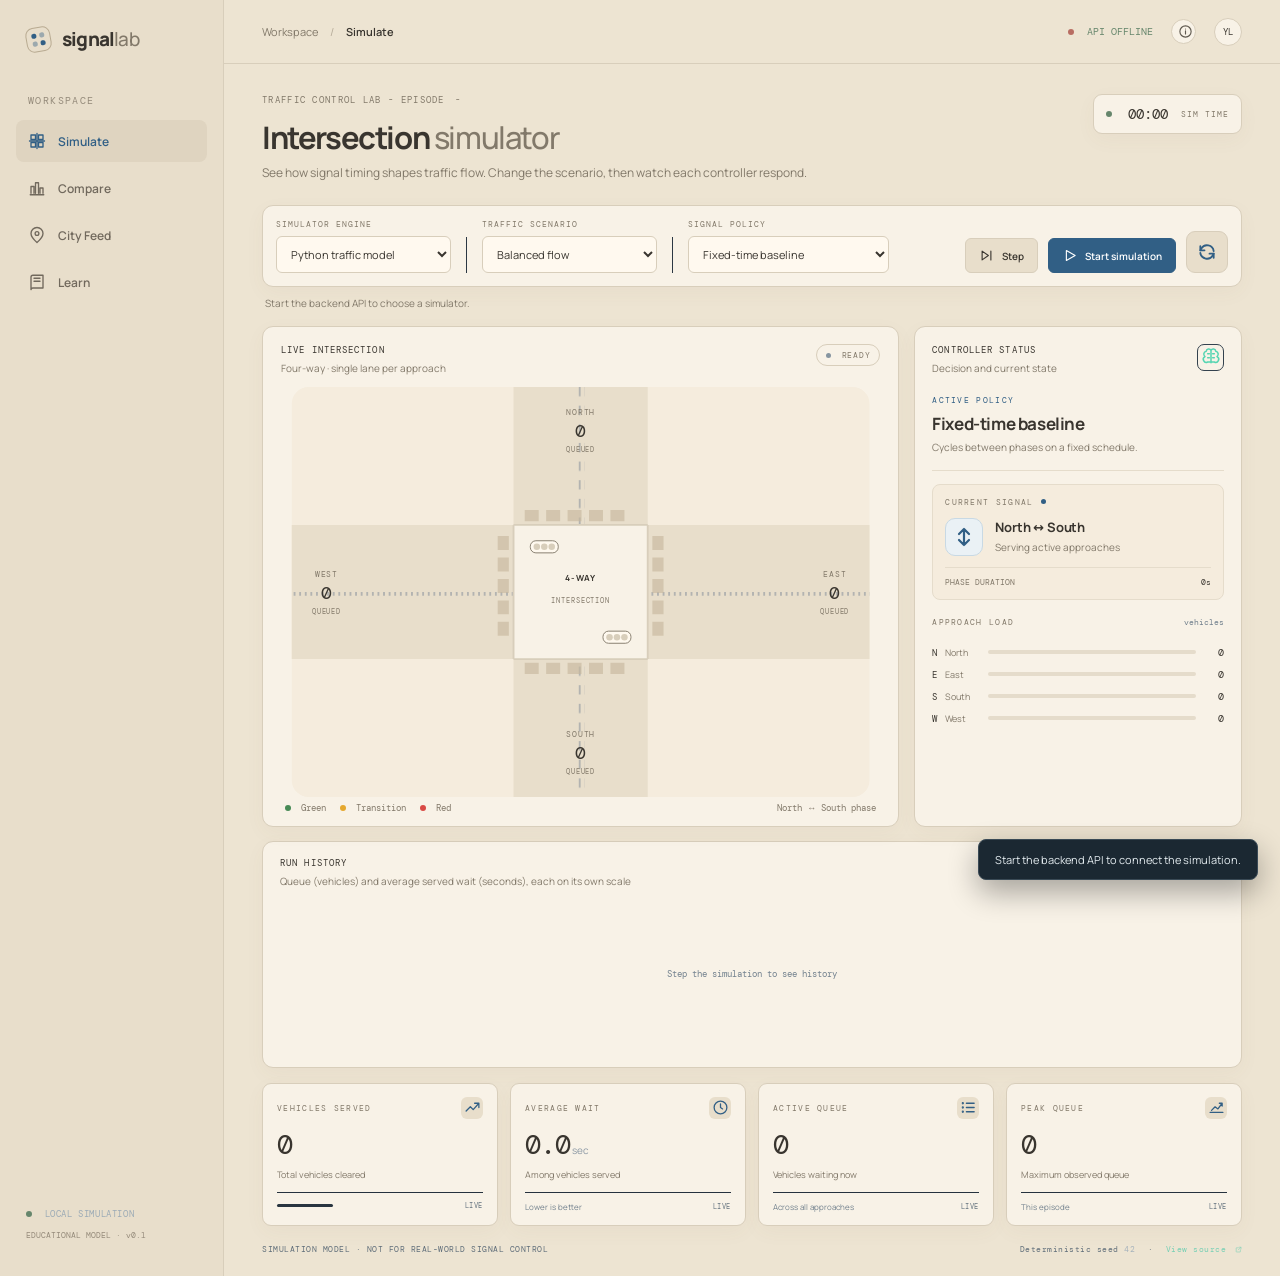
==== commit 2ef51b80: "feat: add SVG favicon and update page header formatting in index.html" ====
--- a/frontend/index.html
+++ b/frontend/index.html
@@ -5,6 +5,7 @@
   <meta name="viewport" content="width=device-width, initial-scale=1" />
   <meta name="theme-color" content="#EDE4D2" />
   <title>Signal Lab - Smart Traffic AI</title>
+  <link rel="icon" type="image/svg+xml" href="./favicon.svg" />
   <link rel="preconnect" href="https://fonts.googleapis.com">
   <link rel="preconnect" href="https://fonts.gstatic.com" crossorigin>
   <link href="https://fonts.googleapis.com/css2?family=DM+Mono:wght@400;500&family=Manrope:wght@400;500;600;700;800&display=swap" rel="stylesheet">
@@ -52,7 +53,7 @@
       <header class="topbar"><div class="breadcrumb">Workspace <span>/</span> <strong id="page-title">Simulate</strong></div><div class="topbar-right"><span class="api-status" id="api-status"><i></i> Connecting</span><button class="icon-button" aria-label="Help" title="About this simulator"><svg class="ui-icon"><use href="#i-info"></use></svg></button><div class="avatar">YL</div></div></header>
 
       <section class="page" id="simulate-page">
-        <div class="page-heading"><div><div class="eyebrow">TRAFFIC CONTROL LAB <span class="eyebrow-line"></span> EPISODE <b id="episode-number">-</b></div><h1>Intersection <span>simulator</span></h1><p class="subtitle">See how signal timing shapes traffic flow. Change the scenario, then watch each controller respond.</p></div><div class="run-clock"><span class="clock-dot"></span><span id="sim-time">00:00</span><small>SIM TIME</small></div></div>
+        <div class="page-heading"><div><div class="eyebrow">TRAFFIC CONTROL LAB - EPISODE <b id="episode-number">-</b></div><h1>Intersection <span>simulator</span></h1><p class="subtitle">See how signal timing shapes traffic flow. Change the scenario, then watch each controller respond.</p></div><div class="run-clock"><span class="clock-dot"></span><span id="sim-time">00:00</span><small>SIM TIME</small></div></div>
 
         <section class="control-bar" aria-label="Simulation controls"><div class="control-group"><label for="engine">SIMULATOR ENGINE</label><select id="engine"><option value="python">Python traffic model</option><option value="sumo">Eclipse SUMO</option></select></div><div class="control-divider"></div><div class="control-group"><label for="scenario">TRAFFIC SCENARIO</label><select id="scenario"><option value="balanced">Balanced flow</option><option value="rush_hour">Rush hour</option><option value="north_surge">Northbound surge</option></select></div><div class="control-divider"></div><div class="control-group"><label for="controller">SIGNAL POLICY</label><select id="controller"><option value="fixed_time">Fixed-time baseline</option><option value="q_learning">Hold/switch Q-learning</option><option value="duration_q_learning">Green-duration Q-learning</option></select></div><div class="control-spacer"></div><button id="step-button" class="button secondary"><svg class="ui-icon"><use href="#i-step-forward"></use></svg> Step</button><button id="run-button" class="button primary"><svg class="ui-icon"><use href="#i-play"></use></svg><span>Start simulation</span></button><button id="reset-button" class="button ghost" aria-label="Reset simulation" title="Reset"><svg class="ui-icon"><use href="#i-refresh"></use></svg></button></section><label class="sumo-gui-toggle hidden" id="sumo-gui-control"><input id="show-sumo-gui" type="checkbox"> Open SUMO desktop viewer alongside dashboard</label><p class="engine-note" id="engine-note" role="status" aria-live="polite">Choose the Python traffic model or Eclipse SUMO.</p>
 
@@ -102,7 +103,7 @@
       <section class="page secondary-page hidden" id="compare-page"><div class="page-heading"><div><div class="eyebrow">EVALUATION LAB</div><h1>Controller <span>comparison</span></h1><p class="subtitle">Compare fixed-time, hold/switch Q-learning, and green-duration Q-learning on matched traffic seeds.</p></div></div><div class="compare-actions"><fieldset class="scenario-field"><legend>Scenarios</legend><details class="scenario-picker" id="scenario-picker"><summary id="scenario-picker-summary"><span class="scenario-summary-main"><span class="scenario-summary-icon"><svg class="ui-icon"><use href="#i-signal"></use></svg></span><span id="scenario-picker-label">All 3 scenarios</span></span><span class="scenario-summary-count" id="scenario-picker-count">3 selected</span><span class="scenario-chevron" aria-hidden="true"></span></summary><div class="scenario-menu" id="scenario-menu"><div class="scenario-menu-heading"><strong>Traffic scenarios</strong><span>Choose one or more</span></div><label class="scenario-option is-selected"><input class="scenario-checkbox" type="checkbox" value="balanced" checked><span class="scenario-checkmark" aria-hidden="true"><svg class="ui-icon"><use href="#i-check"></use></svg></span><span class="scenario-option-copy"><strong>Balanced flow</strong><small>Similar demand on every approach</small></span></label><label class="scenario-option is-selected"><input class="scenario-checkbox" type="checkbox" value="rush_hour" checked><span class="scenario-checkmark" aria-hidden="true"><svg class="ui-icon"><use href="#i-check"></use></svg></span><span class="scenario-option-copy"><strong>Rush hour</strong><small>Higher demand across the intersection</small></span></label><label class="scenario-option is-selected"><input class="scenario-checkbox" type="checkbox" value="north_surge" checked><span class="scenario-checkmark" aria-hidden="true"><svg class="ui-icon"><use href="#i-check"></use></svg></span><span class="scenario-option-copy"><strong>Northbound surge</strong><small>Uneven demand with a north approach peak</small></span></label><button type="button" class="scenario-reset" id="reset-scenarios">Select all scenarios</button></div></details></fieldset><label>Steps per episode<input id="compare-steps" type="number" min="50" max="10000" value="500"></label><label>Matched seeds<input id="evaluation-seeds" type="number" min="1" max="30" value="5"></label><label>Training episodes<input id="train-episodes" type="number" min="1" max="5000" value="500"></label><label>Steps / episode<input id="train-steps" type="number" min="50" max="5000" value="500"></label><button id="train-button" class="button secondary">Train both agents</button><button id="compare-button" class="button primary">Run evaluation</button></div><div class="model-status" id="model-status">Checking model…</div><div id="training-progress" class="card training-progress hidden"><div class="progress-heading"><strong id="training-status">Training policy…</strong><span id="training-count">0 / 0 episodes</span></div><div class="progress-track"><i id="training-bar"></i></div></div><div id="compare-results" class="card compare-results"><div class="empty-state"><div class="empty-icon"><svg class="ui-icon"><use href="#i-arrows"></use></svg></div><h2>Run a matched evaluation</h2><p>Each controller receives the same seeds for each selected demand pattern. Results include mean, median, and spread.</p></div></div><p class="compare-note">Training is performed on demand and saved locally. Results are educational and depend on simulator assumptions.</p></section>
 
       <section class="page secondary-page hidden" id="city-feed-page">
-        <div class="page-heading"><div><div class="eyebrow">READ-ONLY FIELD DATA <span class="eyebrow-line"></span> BRISBANE, AU</div><h1>Live city <span>feed</span></h1><p class="subtitle">Explore current lane flow and detector occupancy published by Brisbane City Council signal controllers.</p></div><div class="feed-action-buttons"><button id="traffic-capture" class="button secondary">Capture snapshot</button><button id="traffic-refresh" class="button primary">Refresh feed</button></div></div>
+        <div class="page-heading"><div><div class="eyebrow">READ-ONLY FIELD DATA - BRISBANE, AU</div><h1>Live city <span>feed</span></h1><p class="subtitle">Explore current lane flow and detector occupancy published by Brisbane City Council signal controllers.</p></div><div class="feed-action-buttons"><button id="traffic-capture" class="button secondary">Capture snapshot</button><button id="traffic-refresh" class="button primary">Refresh feed</button></div></div>
         <div class="feed-status card" id="traffic-feed-status" role="status" aria-live="polite">Loading public traffic data…</div>
         <div class="metrics-grid feed-metrics"><article class="metric-card"><div class="metric-top"><span>SIGNAL SITES</span><span class="metric-symbol teal"><svg class="ui-icon"><use href="#i-location"></use></svg></span></div><strong id="feed-site-count">-</strong><small>Sites in latest records</small></article><article class="metric-card"><div class="metric-top"><span>LANE RECORDS</span><span class="metric-symbol blue"><svg class="ui-icon"><use href="#i-records"></use></svg></span></div><strong id="feed-record-count">-</strong><small>Records fetched this refresh</small></article><article class="metric-card"><div class="metric-top"><span>FEED AGE</span><span class="metric-symbol amber"><svg class="ui-icon"><use href="#i-clock"></use></svg></span></div><strong id="feed-age">-</strong><small id="feed-timestamp">Waiting for first response</small></article><article class="metric-card"><div class="metric-top"><span>DATA SOURCE</span><span class="metric-symbol teal"><svg class="ui-icon"><use href="#i-trending"></use></svg></span></div><strong class="feed-source-value">BCC</strong><small>CC BY 4.0 public data</small></article></div>
         <section class="card history-collection-card"><div class="card-header"><div><div class="card-title">BUILD A LOCAL TIME SERIES</div><div class="card-caption">Capture unique source timestamps; the local SQLite history survives API restarts</div></div><span id="history-observation-count" class="feed-row-count">0 observations</span></div><div class="history-controls"><label for="forecast-site">Signal site<select id="forecast-site"><option value="">Capture a snapshot to discover sites</option></select><small class="site-picker-help">Forecast-ready sites have 24+ observations. Other sites are listed so you can collect their history.</small></label><button id="forecast-button" class="button secondary">Train & evaluate forecast</button></div><p class="feed-status history-status" id="history-status" role="status" aria-live="polite">Only sites with at least 24 unique observations can be evaluated. Choose another site to collect its data and build a forecast later.</p></section>
--- a/frontend/styles.css
+++ b/frontend/styles.css
@@ -1,4 +1,4 @@
-:root{color-scheme:dark;--bg:#0b1018;--panel:#111923;--panel2:#151f2a;--line:#283441;--muted:#82909e;--text:#e9eef3;--teal:#48d6b1;--amber:#f0b55a;--blue:#70a9ff;--coral:#f07878;font-family:Manrope,system-ui,sans-serif}*{box-sizing:border-box}body{margin:0;background:var(--bg);color:var(--text);font-size:13px}.app-shell{display:flex;min-height:100vh}.sidebar{width:224px;flex:none;background:#0e151e;border-right:1px solid #202a35;padding:26px 16px;display:flex;flex-direction:column}.brand{display:flex;align-items:center;gap:11px;padding:0 10px;color:#f3f7fa;text-decoration:none;font-size:19px;font-weight:800;letter-spacing:-.8px}.brand-light{font-weight:500;color:#9eabb8}.brand-mark{width:25px;height:25px;border:1px solid #40504f;border-radius:8px;display:grid;grid-template-columns:1fr 1fr;gap:3px;padding:5px;transform:rotate(-10deg)}.brand-mark i{border-radius:2px;background:var(--teal)}.brand-mark i:nth-child(2),.brand-mark i:nth-child(3){opacity:.42}.workspace-label{font:10px 'DM Mono',monospace;letter-spacing:1.4px;color:#667481;padding:42px 12px 13px}.sidebar nav{display:grid;gap:5px}.nav-item{border:0;background:transparent;color:#99a6b2;text-align:left;padding:12px;border-radius:8px;font:600 12px Manrope;display:flex;align-items:center;gap:12px;cursor:pointer}.nav-item:hover{background:#17212b;color:#e7eef3}.nav-item.active{background:#172a2b;color:#71e1c4}.nav-icon{font-size:15px;width:18px;text-align:center}.sidebar-bottom{margin-top:auto;padding:10px}.live-indicator{font:9px 'DM Mono',monospace;color:#9cabb6;letter-spacing:.6px}.live-indicator span,.api-status i,.clock-dot,.simulation-badge i{display:inline-block;width:6px;height:6px;border-radius:50%;background:var(--teal);margin-right:7px;box-shadow:0 0 9px #48d6b166}.version{font:8px 'DM Mono',monospace;color:#5d6a77;margin-top:10px}.main-content{min-width:0;flex:1}.topbar{height:64px;border-bottom:1px solid #202a35;display:flex;align-items:center;justify-content:space-between;padding:0 38px;color:#778491;font-size:11px}.breadcrumb span{padding:0 10px;color:#3f4a56}.breadcrumb strong{color:#d7e0e7;font-weight:600}.topbar-right{display:flex;align-items:center;gap:18px}.api-status{font:10px 'DM Mono',monospace;color:#91a09d}.api-status.offline i{background:var(--coral);box-shadow:none}.icon-button{background:#151e28;border:1px solid #2a3642;color:#9ba8b3;width:25px;height:25px;border-radius:50%;cursor:pointer}.avatar{background:#28343f;border:1px solid #40505c;width:28px;height:28px;border-radius:50%;display:grid;place-items:center;font:9px 'DM Mono';color:#c9d2d9}.page{max-width:1500px;margin:0 auto;padding:30px 38px 22px}.page-heading{display:flex;align-items:flex-start;justify-content:space-between;margin-bottom:23px}.eyebrow,.card-title,.control-group label,.metric-top,.policy-tag,.decision-label,.queue-list-heading,.learn-number{font:9px 'DM Mono',monospace;letter-spacing:1.3px;color:#81909d}.eyebrow{display:flex;align-items:center;gap:10px;color:#69d8bb}.eyebrow-line{width:22px;height:1px;background:#335e58}.eyebrow b{color:#bac5ce;font-weight:400}h1{font-size:31px;letter-spacing:-1.4px;margin:10px 0 5px;font-weight:700}h1 span{color:#90a0ad;font-weight:500}.subtitle{font-size:12px;color:#8997a4;margin:0;line-height:1.6}.run-clock{display:flex;align-items:center;gap:9px;font:14px 'DM Mono',monospace;padding:10px 12px;border:1px solid #26323e;border-radius:9px;color:#e2e9ed}.run-clock small{font:8px 'DM Mono';letter-spacing:1px;color:#697886;margin-left:4px}.control-bar{display:flex;align-items:end;gap:10px;background:#121b25;border:1px solid #26323e;border-radius:11px;padding:13px;margin-bottom:16px}.control-group{display:grid;gap:7px;min-width:175px}.control-group label{font-size:8px;letter-spacing:1px}.control-group select,.compare-actions select,.compare-actions input{background:#18232e;border:1px solid #2c3946;color:#e0e7ed;border-radius:6px;padding:9px 30px 9px 10px;font:11px Manrope;outline:none}.control-group select:focus,.compare-actions select:focus,.compare-actions input:focus{border-color:#4da891}.control-divider{height:36px;border-left:1px solid #2b3743;margin:0 5px}.control-spacer{flex:1}.button{height:35px;border-radius:6px;padding:0 13px;font:600 10px Manrope;cursor:pointer;display:flex;align-items:center;gap:8px;white-space:nowrap;transition:.15s}.button.primary{background:#49d4b0;border:1px solid #49d4b0;color:#08231d}.button.primary:hover{background:#6be0c3}.button.secondary{background:#18242d;border:1px solid #35424e;color:#dce4e9}.button.secondary:hover,.button.ghost:hover{background:#222f3b}.button.ghost{width:35px;justify-content:center;padding:0;background:transparent;border:1px solid #2b3743;color:#a8b4bd;font-size:17px}.button:disabled{opacity:.55;cursor:not-allowed}.play-icon{font-size:9px}.dashboard-grid{display:grid;grid-template-columns:minmax(0,1.75fr) minmax(280px,.9fr);gap:15px}.card{background:var(--panel);border:1px solid #26323e;border-radius:11px}.intersection-card{padding:17px 18px 12px}.card-header{display:flex;justify-content:space-between;align-items:flex-start}.card-title{color:#c7d1d9;letter-spacing:1.1px}.card-caption{font-size:10px;color:#71808d;margin-top:5px}.simulation-badge{border:1px solid #35434e;border-radius:20px;padding:5px 9px;font:8px 'DM Mono';letter-spacing:.7px;color:#a6b3bd}.simulation-badge i{width:5px;height:5px;margin-right:5px;background:#8695a0;box-shadow:none}.simulation-badge.running{color:#75dfc1;border-color:#31544e}.simulation-badge.running i{background:var(--teal);box-shadow:0 0 8px #48d6b1}.intersection-wrap{position:relative;margin-top:12px}.intersection{width:100%;height:auto;display:block;max-height:410px}.center-label{fill:#9daab4;font:700 9px Manrope;letter-spacing:1px}.center-sub{fill:#657482;font:7px 'DM Mono';letter-spacing:1px}.signals rect{fill:#0b1117;stroke:#697783;stroke-width:1}.lamp{fill:#26313a}.lamp.red.on{fill:#fa7474;filter:drop-shadow(0 0 3px #fa7474)}.lamp.amber.on{fill:#f1ba5e;filter:drop-shadow(0 0 3px #f1ba5e)}.lamp.green.on{fill:#58d9b5;filter:drop-shadow(0 0 3px #58d9b5)}.car{rx:4;stroke:#e5f6f2;stroke-width:1}.approach-label{position:absolute;display:grid;text-align:center;min-width:55px}.approach-label span{font:8px 'DM Mono';letter-spacing:.9px;color:#91a0ac}.approach-label b{font:18px 'DM Mono';color:#edf3f5;margin:2px 0}.approach-label small{font:7px 'DM Mono';letter-spacing:.8px;color:#657482}.north-label{top:5%;left:50%;transform:translateX(-50%)}.south-label{bottom:5%;left:50%;transform:translateX(-50%)}.west-label{left:3%;top:50%;transform:translateY(-50%)}.east-label{right:3%;top:50%;transform:translateY(-50%)}.intersection-footer{display:flex;justify-content:space-between;font:9px 'DM Mono';color:#73818e;margin-top:5px;padding:0 4px}.legend-dot{display:inline-block;width:6px;height:6px;border-radius:50%;margin:0 5px 0 9px}.legend-dot.green{background:#58d9b5}.legend-dot.amber{background:#f1ba5e}.legend-dot.red{background:#fa7474}.intersection-footer span:first-child .legend-dot:first-child{margin-left:0}.agent-card{padding:17px;display:flex;flex-direction:column}.brain-icon{border:1px solid #34424e;border-radius:7px;width:27px;height:27px;display:grid;place-items:center;color:#55d5b2;font-size:20px}.active-policy{padding:20px 0 15px;border-bottom:1px solid #26323e}.policy-tag{font-size:8px;color:#6dd9bc}.active-policy h2{font-size:17px;margin:7px 0 5px;letter-spacing:-.4px}.policy-desc{font-size:10px;color:#81909d;line-height:1.5}.decision-box{background:#17232d;border:1px solid #2b3b45;border-radius:8px;padding:12px;margin:13px 0}.decision-top{display:flex;align-items:center;gap:8px}.decision-label{font-size:8px}.decision-pulse{width:5px;height:5px;background:var(--teal);border-radius:50%}.decision-main{display:flex;align-items:center;gap:10px;margin:11px 0}.phase-arrows{width:32px;height:32px;background:#203d3a;color:#66dbbb;border-radius:7px;display:grid;place-items:center;font-size:21px}.decision-main strong{display:block;font-size:12px}.decision-main small{display:block;color:#83919d;font-size:9px;margin-top:3px}.decision-meta{border-top:1px solid #2c3944;padding-top:9px;display:flex;justify-content:space-between;font:8px 'DM Mono';color:#778590}.decision-meta b{color:#c3cdd4;font-weight:400}.queue-list-heading{display:flex;justify-content:space-between;font-size:8px;padding:4px 0 10px}.queue-list-heading span{color:#71808d;letter-spacing:0}.queue-row{display:grid;grid-template-columns:48px 1fr 20px;gap:8px;align-items:center;margin:9px 0}.queue-row>span{font:9px 'DM Mono';color:#d4dde3}.queue-row>span i{font:9px Manrope;color:#7f8d99;margin-left:3px}.queue-row>strong{text-align:right;font:10px 'DM Mono';color:#bdc7ce}.queue-track{height:4px;border-radius:5px;background:#25313d;overflow:hidden}.queue-track b{height:100%;width:0;display:block;border-radius:5px;background:linear-gradient(90deg,#38b997,#72e0c5);transition:width .3s}.metrics-grid{display:grid;grid-template-columns:repeat(4,1fr);gap:12px;margin-top:15px}.metric-card{background:#111923;border:1px solid #26323e;border-radius:9px;padding:13px 14px}.metric-top{display:flex;justify-content:space-between;align-items:center;font-size:8px;color:#84929d}.metric-symbol{width:22px;height:22px;border-radius:6px;display:grid;place-items:center;font-size:15px}.teal{color:#59dbb8;background:#1c3734}.amber{color:#efbd69;background:#392f22}.blue{color:#80b4ff;background:#202f43}.coral{color:#f28b83;background:#392727}.metric-card>strong{font:27px 'DM Mono';display:block;margin:8px 0 2px;letter-spacing:-1px}.metric-card>strong em{font:10px Manrope;color:#8b98a4;letter-spacing:0;font-style:normal}.metric-card>small{font-size:9px;color:#768490}.metric-foot{display:flex;align-items:center;justify-content:space-between;margin-top:10px;padding-top:8px;border-top:1px solid #26323e;font:7px 'DM Mono';letter-spacing:.6px;color:#65737f}.metric-track{width:56px;height:3px;background:#293540;border-radius:4px}.metric-track i{height:100%;display:block;width:0;background:#4dd1af;border-radius:4px}.metric-hint{font:8px Manrope;letter-spacing:0;color:#71808d}.page-foot{display:flex;justify-content:space-between;margin-top:18px;font:8px 'DM Mono';color:#5f6d79;letter-spacing:.5px}.page-foot b{color:#a6b2bc;font-weight:400}.page-foot a{color:#76cfb4;text-decoration:none}.foot-sep{padding:0 7px}.hidden{display:none!important}.secondary-page{min-height:calc(100vh - 64px)}.compare-actions{display:flex;align-items:end;gap:14px;margin:22px 0 16px}.compare-actions label{display:grid;gap:6px;color:#83919d;font:9px 'DM Mono';letter-spacing:.8px}.compare-actions select[multiple]{min-width:190px;height:74px;padding:6px}.compare-actions input{width:130px}.compare-results{min-height:250px;padding:20px}.empty-state{min-height:210px;display:flex;flex-direction:column;align-items:center;justify-content:center;text-align:center}.empty-state>div{font-size:27px;color:#53d3b2;background:#1c3533;border-radius:10px;width:48px;height:48px;display:grid;place-items:center}.empty-state h2{font-size:16px;margin:13px 0 5px}.empty-state p{max-width:460px;color:#82909d;font-size:11px;line-height:1.7}.compare-note{color:#71808d;font-size:10px}.results-grid{display:grid;grid-template-columns:1fr 1fr;gap:13px}.result-column{background:#151f29;border:1px solid #2a3742;border-radius:8px;padding:14px}.result-column h3{font-size:13px;margin:0 0 12px}.result-value{display:flex;justify-content:space-between;border-top:1px solid #28343f;padding:9px 0;color:#9aa7b1;font-size:10px}.result-value b{font:11px 'DM Mono';color:#e5edf1}.learn-grid{display:grid;grid-template-columns:1fr 1fr;gap:14px;margin-top:25px}.learn-card{padding:20px}.learn-number{color:#54d2b1}.learn-card h2{font-size:17px;margin:14px 0 8px}.learn-card p,.limitation-card p{color:#93a0ac;font-size:11px;line-height:1.8;margin:0}.limitation-card{display:flex;gap:14px;align-items:flex-start;padding:17px;margin-top:15px}.limitation-card strong{font-size:12px;display:block;margin-bottom:5px}.toast{position:fixed;bottom:20px;right:22px;background:#1b2832;border:1px solid #3a4a56;color:#e3ebef;border-radius:8px;padding:12px 16px;box-shadow:0 12px 30px #0005;opacity:0;transform:translateY(8px);transition:.2s;pointer-events:none;font-size:11px}.toast.show{opacity:1;transform:translateY(0)}
+:root{color-scheme:dark;--bg:#0b1018;--panel:#111923;--panel2:#151f2a;--line:#283441;--muted:#82909e;--text:#e9eef3;--teal:#48d6b1;--amber:#f0b55a;--blue:#70a9ff;--coral:#f07878;font-family:Manrope,system-ui,sans-serif}*{box-sizing:border-box}body{margin:0;background:var(--bg);color:var(--text);font-size:13px}.app-shell{display:flex;min-height:100vh}.sidebar{width:224px;flex:none;background:#0e151e;border-right:1px solid #202a35;padding:26px 16px;display:flex;flex-direction:column}.brand{display:flex;align-items:center;gap:11px;padding:0 10px;color:#f3f7fa;text-decoration:none;font-size:19px;font-weight:800;letter-spacing:-.8px}.brand-light{font-weight:500;color:#9eabb8}.brand-mark{width:25px;height:25px;border:1px solid #40504f;border-radius:8px;display:grid;grid-template-columns:1fr 1fr;gap:3px;padding:5px;transform:rotate(-10deg)}.brand-mark i{border-radius:2px;background:var(--teal)}.brand-mark i:nth-child(2),.brand-mark i:nth-child(3){opacity:.42}.workspace-label{font:10px 'DM Mono',monospace;letter-spacing:1.4px;color:#667481;padding:42px 12px 13px}.sidebar nav{display:grid;gap:5px}.nav-item{border:0;background:transparent;color:#99a6b2;text-align:left;padding:12px;border-radius:8px;font:600 12px Manrope;display:flex;align-items:center;gap:12px;cursor:pointer}.nav-item:hover{background:#17212b;color:#e7eef3}.nav-item.active{background:#172a2b;color:#71e1c4}.nav-icon{font-size:15px;width:18px;text-align:center}.sidebar-bottom{margin-top:auto;padding:10px}.live-indicator{font:9px 'DM Mono',monospace;color:#9cabb6;letter-spacing:.6px}.live-indicator span,.api-status i,.clock-dot,.simulation-badge i{display:inline-block;width:6px;height:6px;border-radius:50%;background:var(--teal);margin-right:7px;box-shadow:0 0 9px #48d6b166}.version{font:8px 'DM Mono',monospace;color:#5d6a77;margin-top:10px}.main-content{min-width:0;flex:1}.topbar{height:64px;border-bottom:1px solid #202a35;display:flex;align-items:center;justify-content:space-between;padding:0 38px;color:#778491;font-size:11px}.breadcrumb span{padding:0 10px;color:#3f4a56}.breadcrumb strong{color:#d7e0e7;font-weight:600}.topbar-right{display:flex;align-items:center;gap:18px}.api-status{font:10px 'DM Mono',monospace;color:#91a09d}.api-status.offline i{background:var(--coral);box-shadow:none}.icon-button{background:#151e28;border:1px solid #2a3642;color:#9ba8b3;width:25px;height:25px;border-radius:50%;cursor:pointer}.avatar{background:#28343f;border:1px solid #40505c;width:28px;height:28px;border-radius:50%;display:grid;place-items:center;font:9px 'DM Mono';color:#c9d2d9}.page{max-width:1500px;margin:0 auto;padding:30px 38px 22px}.page-heading{display:flex;align-items:flex-start;justify-content:space-between;margin-bottom:23px}.eyebrow,.card-title,.control-group label,.metric-top,.policy-tag,.decision-label,.queue-list-heading,.learn-number{font:9px 'DM Mono',monospace;letter-spacing:1.3px;color:#81909d}.eyebrow{display:flex;align-items:center;gap:10px;color:#69d8bb}.eyebrow b{color:#bac5ce;font-weight:400}h1{font-size:31px;letter-spacing:-1.4px;margin:10px 0 5px;font-weight:700}h1 span{color:#90a0ad;font-weight:500}.subtitle{font-size:12px;color:#8997a4;margin:0;line-height:1.6}.run-clock{display:flex;align-items:center;gap:9px;font:14px 'DM Mono',monospace;padding:10px 12px;border:1px solid #26323e;border-radius:9px;color:#e2e9ed}.run-clock small{font:8px 'DM Mono';letter-spacing:1px;color:#697886;margin-left:4px}.control-bar{display:flex;align-items:end;gap:10px;background:#121b25;border:1px solid #26323e;border-radius:11px;padding:13px;margin-bottom:16px}.control-group{display:grid;gap:7px;min-width:175px}.control-group label{font-size:8px;letter-spacing:1px}.control-group select,.compare-actions select,.compare-actions input{background:#18232e;border:1px solid #2c3946;color:#e0e7ed;border-radius:6px;padding:9px 30px 9px 10px;font:11px Manrope;outline:none}.control-group select:focus,.compare-actions select:focus,.compare-actions input:focus{border-color:#4da891}.control-divider{height:36px;border-left:1px solid #2b3743;margin:0 5px}.control-spacer{flex:1}.button{height:35px;border-radius:6px;padding:0 13px;font:600 10px Manrope;cursor:pointer;display:flex;align-items:center;gap:8px;white-space:nowrap;transition:.15s}.button.primary{background:#49d4b0;border:1px solid #49d4b0;color:#08231d}.button.primary:hover{background:#6be0c3}.button.secondary{background:#18242d;border:1px solid #35424e;color:#dce4e9}.button.secondary:hover,.button.ghost:hover{background:#222f3b}.button.ghost{width:35px;justify-content:center;padding:0;background:transparent;border:1px solid #2b3743;color:#a8b4bd;font-size:17px}.button:disabled{opacity:.55;cursor:not-allowed}.play-icon{font-size:9px}.dashboard-grid{display:grid;grid-template-columns:minmax(0,1.75fr) minmax(280px,.9fr);gap:15px}.card{background:var(--panel);border:1px solid #26323e;border-radius:11px}.intersection-card{padding:17px 18px 12px}.card-header{display:flex;justify-content:space-between;align-items:flex-start}.card-title{color:#c7d1d9;letter-spacing:1.1px}.card-caption{font-size:10px;color:#71808d;margin-top:5px}.simulation-badge{border:1px solid #35434e;border-radius:20px;padding:5px 9px;font:8px 'DM Mono';letter-spacing:.7px;color:#a6b3bd}.simulation-badge i{width:5px;height:5px;margin-right:5px;background:#8695a0;box-shadow:none}.simulation-badge.running{color:#75dfc1;border-color:#31544e}.simulation-badge.running i{background:var(--teal);box-shadow:0 0 8px #48d6b1}.intersection-wrap{position:relative;margin-top:12px}.intersection{width:100%;height:auto;display:block;max-height:410px}.center-label{fill:#9daab4;font:700 9px Manrope;letter-spacing:1px}.center-sub{fill:#657482;font:7px 'DM Mono';letter-spacing:1px}.signals rect{fill:#0b1117;stroke:#697783;stroke-width:1}.lamp{fill:#26313a}.lamp.red.on{fill:#fa7474;filter:drop-shadow(0 0 3px #fa7474)}.lamp.amber.on{fill:#f1ba5e;filter:drop-shadow(0 0 3px #f1ba5e)}.lamp.green.on{fill:#58d9b5;filter:drop-shadow(0 0 3px #58d9b5)}.car{rx:4;stroke:#e5f6f2;stroke-width:1}.approach-label{position:absolute;display:grid;text-align:center;min-width:55px}.approach-label span{font:8px 'DM Mono';letter-spacing:.9px;color:#91a0ac}.approach-label b{font:18px 'DM Mono';color:#edf3f5;margin:2px 0}.approach-label small{font:7px 'DM Mono';letter-spacing:.8px;color:#657482}.north-label{top:5%;left:50%;transform:translateX(-50%)}.south-label{bottom:5%;left:50%;transform:translateX(-50%)}.west-label{left:3%;top:50%;transform:translateY(-50%)}.east-label{right:3%;top:50%;transform:translateY(-50%)}.intersection-footer{display:flex;justify-content:space-between;font:9px 'DM Mono';color:#73818e;margin-top:5px;padding:0 4px}.legend-dot{display:inline-block;width:6px;height:6px;border-radius:50%;margin:0 5px 0 9px}.legend-dot.green{background:#58d9b5}.legend-dot.amber{background:#f1ba5e}.legend-dot.red{background:#fa7474}.intersection-footer span:first-child .legend-dot:first-child{margin-left:0}.agent-card{padding:17px;display:flex;flex-direction:column}.brain-icon{border:1px solid #34424e;border-radius:7px;width:27px;height:27px;display:grid;place-items:center;color:#55d5b2;font-size:20px}.active-policy{padding:20px 0 15px;border-bottom:1px solid #26323e}.policy-tag{font-size:8px;color:#6dd9bc}.active-policy h2{font-size:17px;margin:7px 0 5px;letter-spacing:-.4px}.policy-desc{font-size:10px;color:#81909d;line-height:1.5}.decision-box{background:#17232d;border:1px solid #2b3b45;border-radius:8px;padding:12px;margin:13px 0}.decision-top{display:flex;align-items:center;gap:8px}.decision-label{font-size:8px}.decision-pulse{width:5px;height:5px;background:var(--teal);border-radius:50%}.decision-main{display:flex;align-items:center;gap:10px;margin:11px 0}.phase-arrows{width:32px;height:32px;background:#203d3a;color:#66dbbb;border-radius:7px;display:grid;place-items:center;font-size:21px}.decision-main strong{display:block;font-size:12px}.decision-main small{display:block;color:#83919d;font-size:9px;margin-top:3px}.decision-meta{border-top:1px solid #2c3944;padding-top:9px;display:flex;justify-content:space-between;font:8px 'DM Mono';color:#778590}.decision-meta b{color:#c3cdd4;font-weight:400}.queue-list-heading{display:flex;justify-content:space-between;font-size:8px;padding:4px 0 10px}.queue-list-heading span{color:#71808d;letter-spacing:0}.queue-row{display:grid;grid-template-columns:48px 1fr 20px;gap:8px;align-items:center;margin:9px 0}.queue-row>span{font:9px 'DM Mono';color:#d4dde3}.queue-row>span i{font:9px Manrope;color:#7f8d99;margin-left:3px}.queue-row>strong{text-align:right;font:10px 'DM Mono';color:#bdc7ce}.queue-track{height:4px;border-radius:5px;background:#25313d;overflow:hidden}.queue-track b{height:100%;width:0;display:block;border-radius:5px;background:linear-gradient(90deg,#38b997,#72e0c5);transition:width .3s}.metrics-grid{display:grid;grid-template-columns:repeat(4,1fr);gap:12px;margin-top:15px}.metric-card{background:#111923;border:1px solid #26323e;border-radius:9px;padding:13px 14px}.metric-top{display:flex;justify-content:space-between;align-items:center;font-size:8px;color:#84929d}.metric-symbol{width:22px;height:22px;border-radius:6px;display:grid;place-items:center;font-size:15px}.teal{color:#59dbb8;background:#1c3734}.amber{color:#efbd69;background:#392f22}.blue{color:#80b4ff;background:#202f43}.coral{color:#f28b83;background:#392727}.metric-card>strong{font:27px 'DM Mono';display:block;margin:8px 0 2px;letter-spacing:-1px}.metric-card>strong em{font:10px Manrope;color:#8b98a4;letter-spacing:0;font-style:normal}.metric-card>small{font-size:9px;color:#768490}.metric-foot{display:flex;align-items:center;justify-content:space-between;margin-top:10px;padding-top:8px;border-top:1px solid #26323e;font:7px 'DM Mono';letter-spacing:.6px;color:#65737f}.metric-track{width:56px;height:3px;background:#293540;border-radius:4px}.metric-track i{height:100%;display:block;width:0;background:#4dd1af;border-radius:4px}.metric-hint{font:8px Manrope;letter-spacing:0;color:#71808d}.page-foot{display:flex;justify-content:space-between;margin-top:18px;font:8px 'DM Mono';color:#5f6d79;letter-spacing:.5px}.page-foot b{color:#a6b2bc;font-weight:400}.page-foot a{color:#76cfb4;text-decoration:none}.foot-sep{padding:0 7px}.hidden{display:none!important}.secondary-page{min-height:calc(100vh - 64px)}.compare-actions{display:flex;align-items:end;gap:14px;margin:22px 0 16px}.compare-actions label{display:grid;gap:6px;color:#83919d;font:9px 'DM Mono';letter-spacing:.8px}.compare-actions select[multiple]{min-width:190px;height:74px;padding:6px}.compare-actions input{width:130px}.compare-results{min-height:250px;padding:20px}.empty-state{min-height:210px;display:flex;flex-direction:column;align-items:center;justify-content:center;text-align:center}.empty-state>div{font-size:27px;color:#53d3b2;background:#1c3533;border-radius:10px;width:48px;height:48px;display:grid;place-items:center}.empty-state h2{font-size:16px;margin:13px 0 5px}.empty-state p{max-width:460px;color:#82909d;font-size:11px;line-height:1.7}.compare-note{color:#71808d;font-size:10px}.results-grid{display:grid;grid-template-columns:1fr 1fr;gap:13px}.result-column{background:#151f29;border:1px solid #2a3742;border-radius:8px;padding:14px}.result-column h3{font-size:13px;margin:0 0 12px}.result-value{display:flex;justify-content:space-between;border-top:1px solid #28343f;padding:9px 0;color:#9aa7b1;font-size:10px}.result-value b{font:11px 'DM Mono';color:#e5edf1}.learn-grid{display:grid;grid-template-columns:1fr 1fr;gap:14px;margin-top:25px}.learn-card{padding:20px}.learn-number{color:#54d2b1}.learn-card h2{font-size:17px;margin:14px 0 8px}.learn-card p,.limitation-card p{color:#93a0ac;font-size:11px;line-height:1.8;margin:0}.limitation-card{display:flex;gap:14px;align-items:flex-start;padding:17px;margin-top:15px}.limitation-card strong{font-size:12px;display:block;margin-bottom:5px}.toast{position:fixed;bottom:20px;right:22px;background:#1b2832;border:1px solid #3a4a56;color:#e3ebef;border-radius:8px;padding:12px 16px;box-shadow:0 12px 30px #0005;opacity:0;transform:translateY(8px);transition:.2s;pointer-events:none;font-size:11px}.toast.show{opacity:1;transform:translateY(0)}
 @media(max-width:1080px){.sidebar{width:185px}.page{padding-left:24px;padding-right:24px}.dashboard-grid{grid-template-columns:minmax(0,1.4fr) minmax(260px,.9fr)}.control-group{min-width:145px}.intersection{max-height:370px}}
 @media(max-width:800px){.sidebar{width:62px;padding:20px 7px}.brand{padding:0 8px}.brand>span:last-child,.workspace-label,.nav-item:not(.active),.nav-item.active{font-size:0}.nav-item{justify-content:center;padding:12px 5px}.nav-icon{font-size:17px}.sidebar-bottom{padding:2px}.live-indicator{font-size:0}.version{display:none}.topbar{padding:0 18px}.page{padding:22px 18px}.dashboard-grid{grid-template-columns:1fr}.agent-card{display:grid;grid-template-columns:1fr 1fr;column-gap:15px}.agent-card>.card-header{grid-column:1/-1}.queue-list{padding-top:6px}.metrics-grid{grid-template-columns:1fr 1fr}.control-bar{flex-wrap:wrap;align-items:end}.control-spacer{display:none}.control-divider{display:none}.control-group{flex:1;min-width:145px}.intersection{max-height:none}.run-clock{font-size:12px}.page-heading{gap:10px}}
 @media(max-width:520px){.topbar{height:55px}.page{padding:18px 12px}.page-heading{align-items:flex-start}.page-heading h1{font-size:25px}.subtitle{max-width:330px;font-size:11px}.run-clock{display:grid;grid-template-columns:8px auto;gap:3px 5px;padding:8px;font-size:11px}.run-clock small{grid-column:2}.control-bar{padding:10px;gap:8px}.control-group{min-width:calc(50% - 5px)}.control-group select{width:100%;padding-right:5px}.button{flex:1;justify-content:center;padding:0 7px}.button.ghost{flex:none}.dashboard-grid{gap:10px}.intersection-card{padding:13px 10px}.intersection-footer{font-size:7px}.agent-card{display:flex}.metrics-grid{gap:8px}.metric-card{padding:11px 10px}.metric-card>strong{font-size:23px}.metric-top{font-size:7px}.learn-grid{grid-template-columns:1fr}.compare-actions{align-items:stretch;flex-direction:column}.compare-actions select[multiple]{height:80px}.results-grid{grid-template-columns:1fr}.page-foot{flex-direction:column;gap:8px;font-size:7px}}
@@ -35,7 +35,7 @@
 .workspace-label,.version{color:#958B7B}.nav-item{color:#71695D}.nav-item:hover,.nav-item.active{background:#DFD4C0;color:#315F85}
 .topbar{border-color:var(--line);color:#82796A}.breadcrumb span{color:#B5AA98}.breadcrumb strong{color:#39352F}.api-status{color:#66866C}.api-status i,.live-indicator span,.clock-dot{background:#66866C;box-shadow:none}
 .icon-button,.avatar{background:#F8F2E7;border-color:#D8CEBB;color:#5F594F}.avatar{color:#39352F}
-.eyebrow,.policy-tag{color:#315F85}.eyebrow-line{background:#A9C4D7}h1{color:#39352F}h1 span,.subtitle,.card-caption{color:#82796A}
+.eyebrow,.policy-tag{color:#315F85}h1{color:#39352F}h1 span,.subtitle,.card-caption{color:#82796A}
 .run-clock,.control-bar,.card,.metric-card,.learn-card,.training-progress,.compare-results,.forecast-chart-card{background:#F8F2E7;border-color:#D8CEBB;box-shadow:0 6px 20px #76684a0b}
 .run-clock{color:#39352F}.run-clock small,.eyebrow b{color:#82796A}
 .control-group label,.eyebrow,.card-title,.decision-label,.queue-list-heading,.metric-top,.learn-number{color:#82796A}
